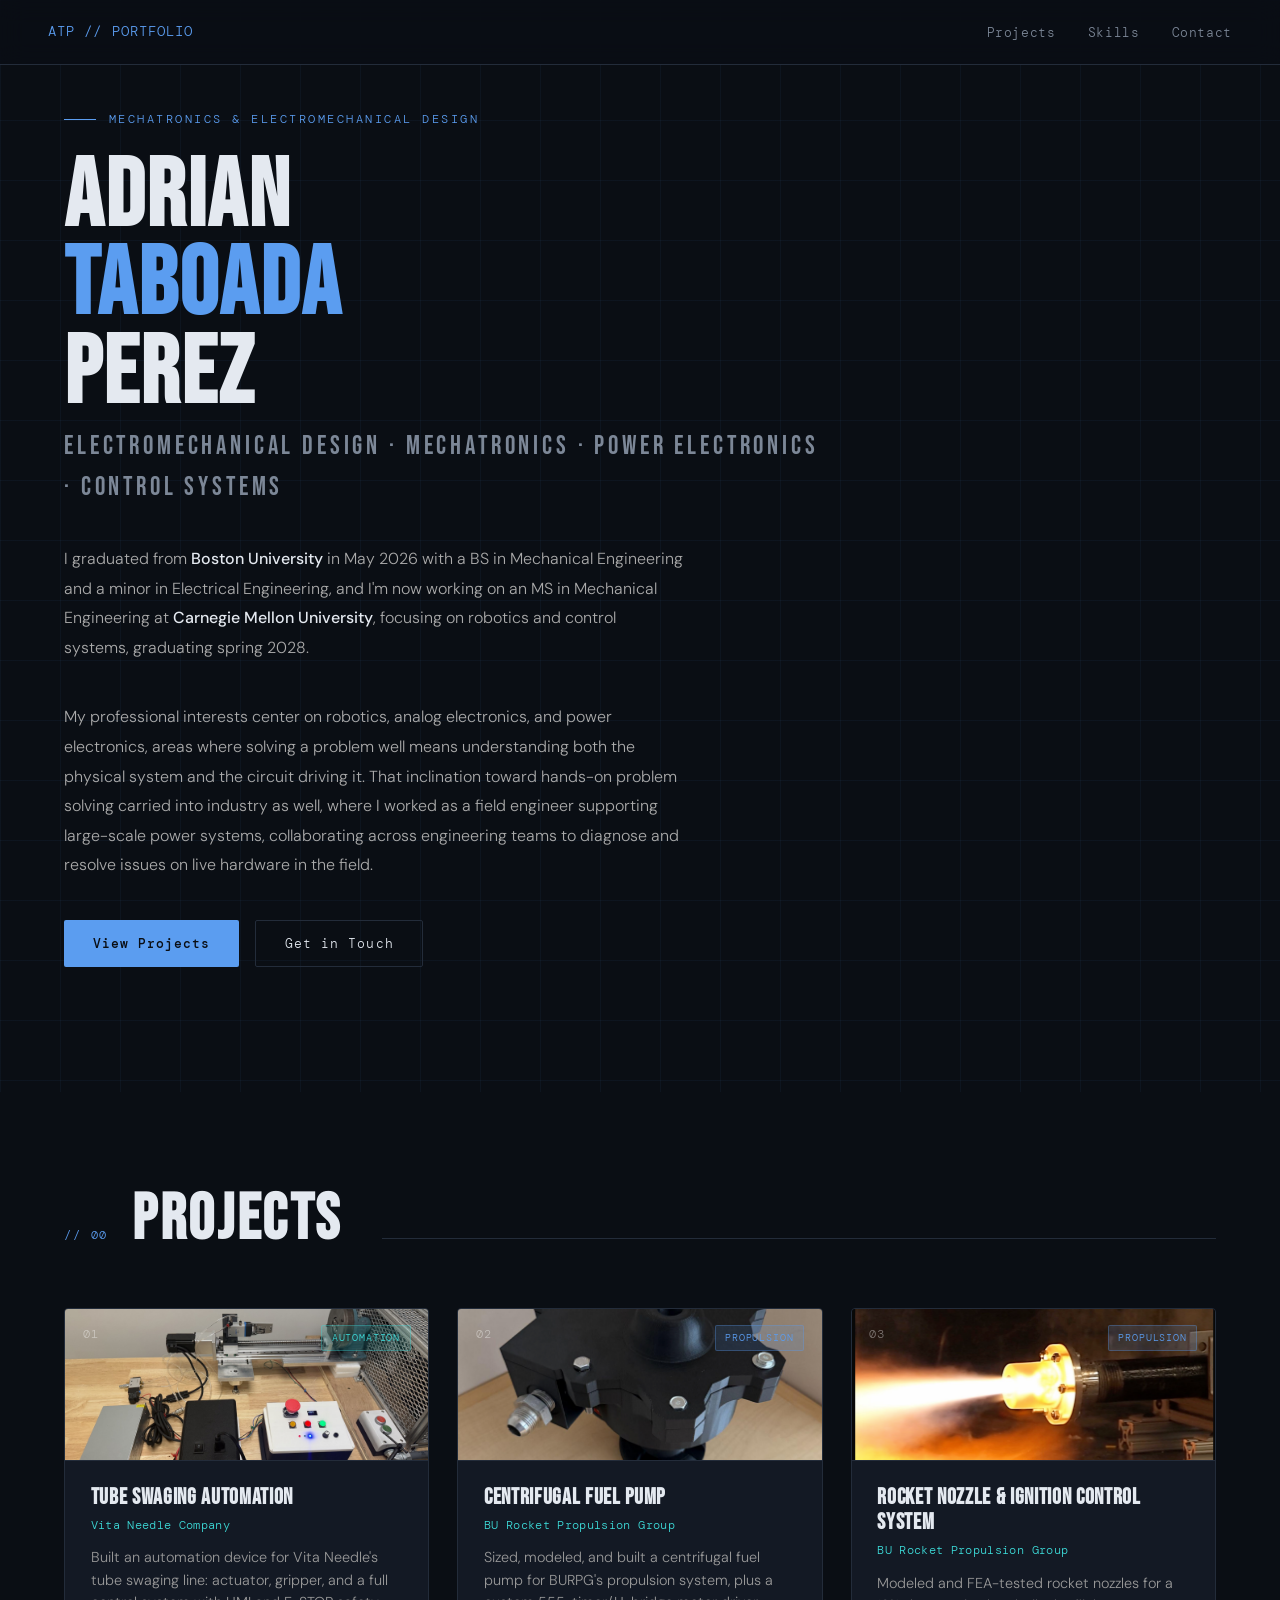
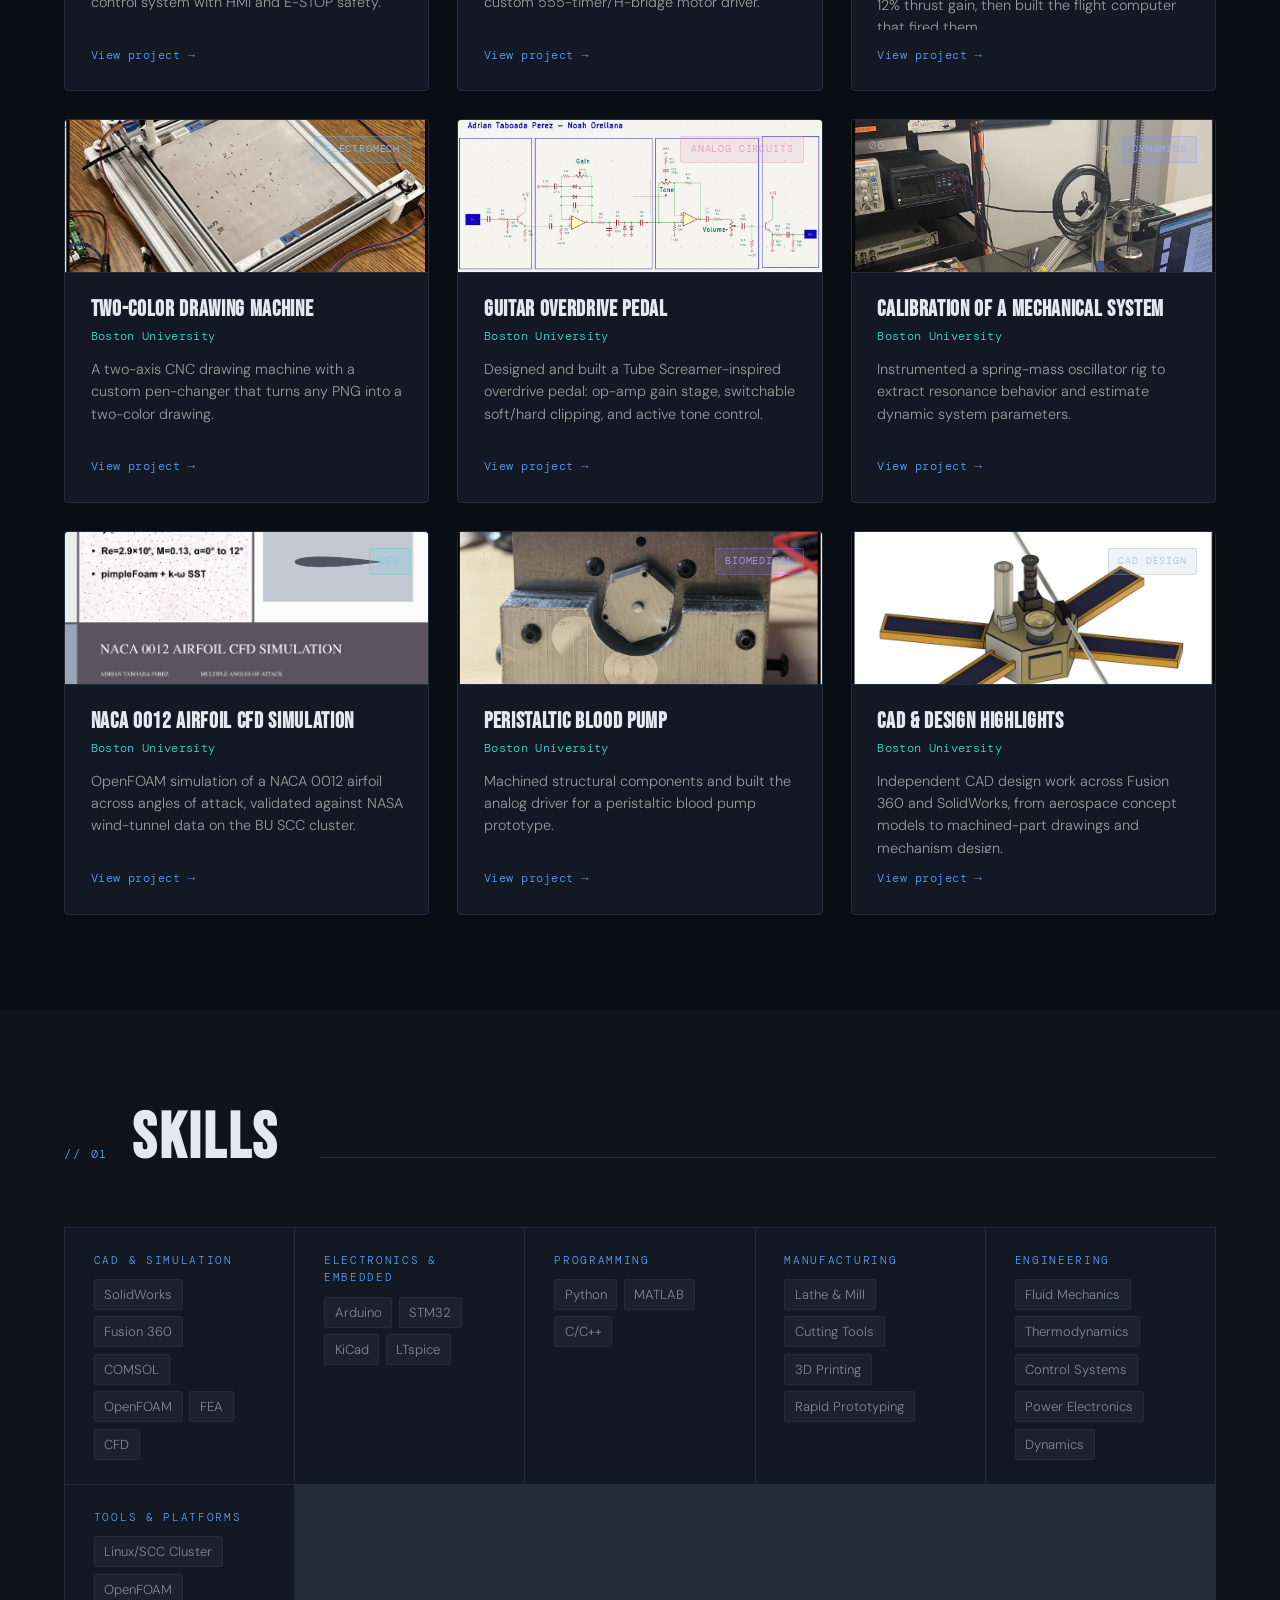
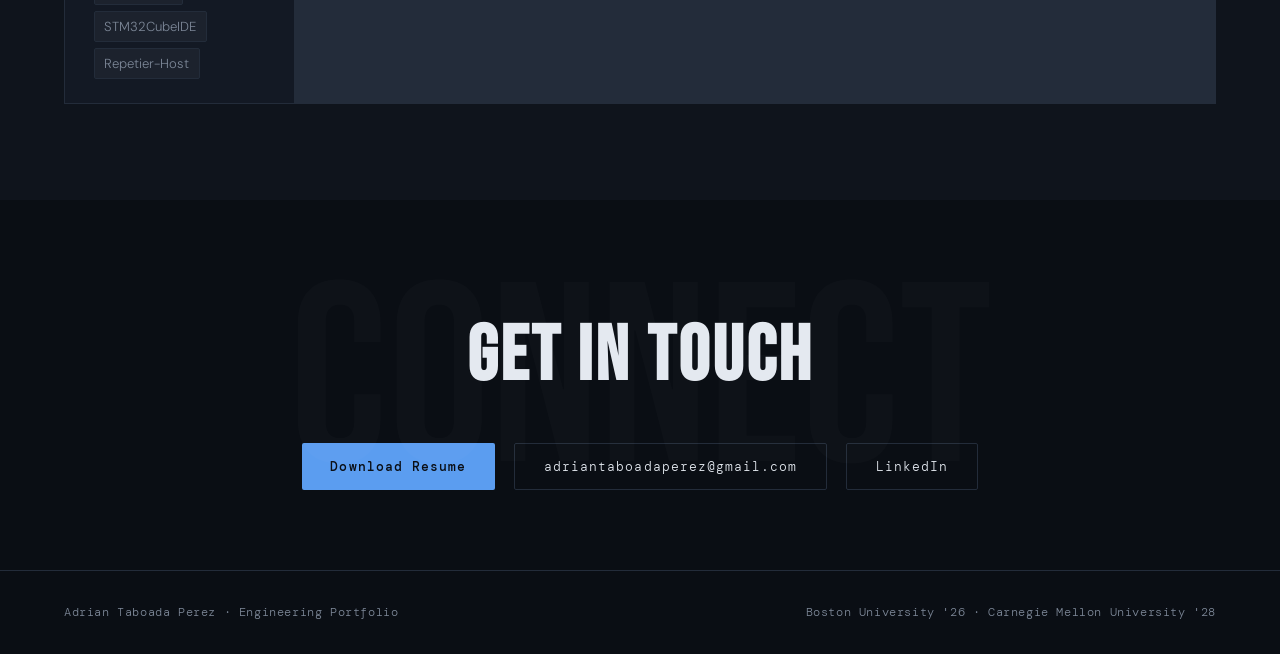
==== index.html @ 50f80bad "Add files via upload" ====
<!DOCTYPE html>
<html lang="en">
<head>
  <meta charset="UTF-8" />
  <meta name="viewport" content="width=device-width, initial-scale=1.0"/>
  <title>Adrian Taboada Perez · Engineering Portfolio</title>
  <link href="https://fonts.googleapis.com/css2?family=Bebas+Neue&family=DM+Sans:ital,wght@0,300;0,400;0,500;1,300&family=DM+Mono:wght@400;500&display=swap" rel="stylesheet"/>
  <link rel="stylesheet" href="style.css"/>
</head>
<body>
<!-- NAV -->
<nav>
  <span class="nav-logo">ATP // PORTFOLIO</span>
  <ul class="nav-links">
    <li><a href="#projects">Projects</a></li>
    <li><a href="#skills">Skills</a></li>
    <li><a href="#contact">Contact</a></li>
  </ul>
</nav>
<!-- HERO -->
<section class="hero" id="top">
  <div class="hero-grid-overlay"></div>
  <div class="hero-content">
    <div class="hero-eyebrow">Mechatronics &amp; Electromechanical Design</div>
    <h1 class="hero-name">ADRIAN<br><span class="accent">TABOADA</span><br>PEREZ</h1>
    <p class="hero-title">ELECTROMECHANICAL DESIGN · MECHATRONICS · POWER ELECTRONICS · CONTROL SYSTEMS</p>
    <p class="hero-bio">
      I graduated from <strong>Boston University</strong> in May 2026 with a BS in Mechanical Engineering and a
      minor in Electrical Engineering, and I'm now working on an MS in Mechanical Engineering at
      <strong>Carnegie Mellon University</strong>, focusing on robotics and control systems, graduating spring 2028.
    </p>
    <p class="hero-bio">
      My professional interests center on robotics, analog electronics, and power electronics, areas where solving
      a problem well means understanding both the physical system and the circuit driving it. That inclination
      toward hands-on problem solving carried into industry as well, where I worked as a field engineer supporting
      large-scale power systems, collaborating across engineering teams to diagnose and resolve issues on live
      hardware in the field.
    </p>
    <div class="hero-cta">
      <a href="#projects" class="btn btn-primary">View Projects</a>
      <a href="mailto:adriantaboadaperez@gmail.com" class="btn btn-outline">Get in Touch</a>
    </div>
  </div>
</section>
<!-- PROJECTS -->
<section id="projects">
  <div class="section-header">
    <span class="section-number">// 00</span>
    <h2 class="section-title">PROJECTS</h2>
    <div class="section-line"></div>
  </div>
  <div class="projects-grid">
    <!-- 1. Tube Swaging Automation -->
    <a class="project-card" href="project.html?id=1">
      <span class="project-num">01</span>
      <span class="project-tag tag-industry">Automation</span>
      <div class="project-visual">
        <img class="project-visual-img" src="images/swaging/hero.jpg" alt="Tube swaging automation prototype" loading="lazy">
      </div>
      <div class="project-body">
        <h3 class="project-title">TUBE SWAGING AUTOMATION</h3>
        <div class="project-org">Vita Needle Company</div>
        <p class="project-teaser">Built an automation device for Vita Needle's tube swaging line: actuator, gripper, and a full control system with HMI and E-STOP safety.</p>
        <span class="project-hint">View project →</span>
      </div>
    </a>
    <!-- 2. Centrifugal Fuel Pump -->
    <a class="project-card" href="project.html?id=2">
      <span class="project-num">02</span>
      <span class="project-tag tag-burpg">Propulsion</span>
      <div class="project-visual">
        <img class="project-visual-img" src="images/fuel-pump/device-angled.png" alt="Centrifugal fuel pump prototype" loading="lazy">
      </div>
      <div class="project-body">
        <h3 class="project-title">CENTRIFUGAL FUEL PUMP</h3>
        <div class="project-org">BU Rocket Propulsion Group</div>
        <p class="project-teaser">Sized, modeled, and built a centrifugal fuel pump for BURPG's propulsion system, plus a custom 555-timer/H-bridge motor driver.</p>
        <span class="project-hint">View project →</span>
      </div>
    </a>
    <!-- 3. Rocket Nozzle & Ignition -->
    <a class="project-card" href="project.html?id=3">
      <span class="project-num">03</span>
      <span class="project-tag tag-burpg">Propulsion</span>
      <div class="project-visual">
        <img class="project-visual-img" src="images/nozzle/firing-test.png" alt="Rocket nozzle firing test" loading="lazy">
      </div>
      <div class="project-body">
        <h3 class="project-title">ROCKET NOZZLE &amp; IGNITION CONTROL SYSTEM</h3>
        <div class="project-org">BU Rocket Propulsion Group</div>
        <p class="project-teaser">Modeled and FEA-tested rocket nozzles for a 12% thrust gain, then built the flight computer that fired them.</p>
        <span class="project-hint">View project →</span>
      </div>
    </a>
    <!-- 4. Two-Color Drawing Machine -->
    <a class="project-card" href="project.html?id=4">
      <span class="project-num">04</span>
      <span class="project-tag tag-embedded">Electromech</span>
      <div class="project-visual">
        <img class="project-visual-img" src="images/drawing-machine/device-1.png" alt="Two-color drawing machine" loading="lazy">
      </div>
      <div class="project-body">
        <h3 class="project-title">TWO-COLOR DRAWING MACHINE</h3>
        <div class="project-org">Boston University</div>
        <p class="project-teaser">A two-axis CNC drawing machine with a custom pen-changer that turns any PNG into a two-color drawing.</p>
        <span class="project-hint">View project →</span>
      </div>
    </a>
    <!-- 5. Guitar Overdrive Pedal -->
    <a class="project-card" href="project.html?id=5">
      <span class="project-num">05</span>
      <span class="project-tag tag-audio">Analog Circuits</span>
      <div class="project-visual">
        <img class="project-visual-img" src="images/guitar-pedal/schematic.png" alt="Guitar overdrive pedal circuit schematic" loading="lazy">
      </div>
      <div class="project-body">
        <h3 class="project-title">GUITAR OVERDRIVE PEDAL</h3>
        <div class="project-org">Boston University</div>
        <p class="project-teaser">Designed and built a Tube Screamer-inspired overdrive pedal: op-amp gain stage, switchable soft/hard clipping, and active tone control.</p>
        <span class="project-hint">View project →</span>
      </div>
    </a>
    <!-- 6. Calibration of a Mechanical System -->
    <a class="project-card" href="project.html?id=6">
      <span class="project-num">06</span>
      <span class="project-tag tag-dynamics">Dynamics</span>
      <div class="project-visual">
        <img class="project-visual-img" src="images/calibration/test-setup.png" alt="Calibration test setup" loading="lazy">
      </div>
      <div class="project-body">
        <h3 class="project-title">CALIBRATION OF A MECHANICAL SYSTEM</h3>
        <div class="project-org">Boston University</div>
        <p class="project-teaser">Instrumented a spring-mass oscillator rig to extract resonance behavior and estimate dynamic system parameters.</p>
        <span class="project-hint">View project →</span>
      </div>
    </a>
    <!-- 7. NACA 0012 Airfoil CFD Simulation -->
    <a class="project-card" href="project.html?id=7">
      <span class="project-num">07</span>
      <span class="project-tag tag-cfd">CFD</span>
      <div class="project-visual">
        <img class="project-visual-img" src="images/cfd-airfoil/title-slide.png" alt="NACA 0012 airfoil CFD simulation" loading="lazy">
      </div>
      <div class="project-body">
        <h3 class="project-title">NACA 0012 AIRFOIL CFD SIMULATION</h3>
        <div class="project-org">Boston University</div>
        <p class="project-teaser">OpenFOAM simulation of a NACA 0012 airfoil across angles of attack, validated against NASA wind-tunnel data on the BU SCC cluster.</p>
        <span class="project-hint">View project →</span>
      </div>
    </a>
    <!-- 8. Peristaltic Blood Pump -->
    <a class="project-card" href="project.html?id=8">
      <span class="project-num">08</span>
      <span class="project-tag tag-mech">Biomedical</span>
      <div class="project-visual">
        <img class="project-visual-img" src="images/peristaltic-pump/front-view.png" alt="Peristaltic blood pump" loading="lazy">
      </div>
      <div class="project-body">
        <h3 class="project-title">PERISTALTIC BLOOD PUMP</h3>
        <div class="project-org">Boston University</div>
        <p class="project-teaser">Machined structural components and built the analog driver for a peristaltic blood pump prototype.</p>
        <span class="project-hint">View project →</span>
      </div>
    </a>
    <!-- 9. CAD & Design Highlights -->
    <a class="project-card" href="project.html?id=9">
      <span class="project-num">09</span>
      <span class="project-tag tag-cad">CAD Design</span>
      <div class="project-visual">
        <img class="project-visual-img" src="images/cad-highlights/satellite.png" alt="Satellite concept CAD model" loading="lazy">
      </div>
      <div class="project-body">
        <h3 class="project-title">CAD &amp; DESIGN HIGHLIGHTS</h3>
        <div class="project-org">Boston University</div>
        <p class="project-teaser">Independent CAD design work across Fusion 360 and SolidWorks, from aerospace concept models to machined-part drawings and mechanism design.</p>
        <span class="project-hint">View project →</span>
      </div>
    </a>
  </div>
</section>
<!-- SKILLS -->
<section class="skills-section" id="skills">
  <div class="section-header">
    <span class="section-number">// 01</span>
    <h2 class="section-title">SKILLS</h2>
    <div class="section-line"></div>
  </div>
  <div class="skills-grid">
    <div class="skill-item">
      <div class="skill-category">CAD &amp; Simulation</div>
      <div class="skill-tags">
        <span class="skill-tag">SolidWorks</span>
        <span class="skill-tag">Fusion 360</span>
        <span class="skill-tag">COMSOL</span>
        <span class="skill-tag">OpenFOAM</span>
        <span class="skill-tag">FEA</span>
        <span class="skill-tag">CFD</span>
      </div>
    </div>
    <div class="skill-item">
      <div class="skill-category">Electronics &amp; Embedded</div>
      <div class="skill-tags">
        <span class="skill-tag">Arduino</span>
        <span class="skill-tag">STM32</span>
        <span class="skill-tag">KiCad</span>
        <span class="skill-tag">LTspice</span>
      </div>
    </div>
    <div class="skill-item">
      <div class="skill-category">Programming</div>
      <div class="skill-tags">
        <span class="skill-tag">Python</span>
        <span class="skill-tag">MATLAB</span>
        <span class="skill-tag">C/C++</span>
      </div>
    </div>
    <div class="skill-item">
      <div class="skill-category">Manufacturing</div>
      <div class="skill-tags">
        <span class="skill-tag">Lathe &amp; Mill</span>
        <span class="skill-tag">Cutting Tools</span>
        <span class="skill-tag">3D Printing</span>
        <span class="skill-tag">Rapid Prototyping</span>
      </div>
    </div>
    <div class="skill-item">
      <div class="skill-category">Engineering</div>
      <div class="skill-tags">
        <span class="skill-tag">Fluid Mechanics</span>
        <span class="skill-tag">Thermodynamics</span>
        <span class="skill-tag">Control Systems</span>
        <span class="skill-tag">Power Electronics</span>
        <span class="skill-tag">Dynamics</span>
      </div>
    </div>
    <div class="skill-item">
      <div class="skill-category">Tools &amp; Platforms</div>
      <div class="skill-tags">
        <span class="skill-tag">Linux/SCC Cluster</span>
        <span class="skill-tag">OpenFOAM</span>
        <span class="skill-tag">STM32CubeIDE</span>
        <span class="skill-tag">Repetier-Host</span>
      </div>
    </div>
  </div>
</section>
<!-- CONTACT -->
<section class="contact-section" id="contact">
  <h2 class="contact-heading">GET IN TOUCH</h2>
  <div class="contact-links">
    <a href="Adrian-Taboada-Perez-Resume.pdf" target="_blank" class="btn btn-primary">Download Resume</a>
    <a href="mailto:adriantaboadaperez@gmail.com" class="btn btn-outline">adriantaboadaperez@gmail.com</a>
    <a href="https://linkedin.com/in/adriantaboadaperez" target="_blank" class="btn btn-outline">LinkedIn</a>
  </div>
</section>
<!-- FOOTER -->
<footer>
  <span>Adrian Taboada Perez · Engineering Portfolio</span>
  <span>Boston University '26 · Carnegie Mellon University '28</span>
</footer>
</body>
</html>
---- style.css ----
*, *::before, *::after { box-sizing: border-box; margin: 0; padding: 0; }
:root {
  --bg: #0a0e14;
  --surface: #0f141c;
  --card: #131924;
  --border: #232c3a;
  --accent: #5b9df0;
  --accent2: #3ddbd9;
  --text: #e4e9f0;
  --muted: #7c8797;
  --font-display: 'Bebas Neue', sans-serif;
  --font-body: 'DM Sans', sans-serif;
  --font-mono: 'DM Mono', monospace;
}
html { scroll-behavior: smooth; }
body {
  background: var(--bg);
  color: var(--text);
  font-family: var(--font-body);
  font-weight: 300;
  line-height: 1.6;
  overflow-x: hidden;
}
/* ─── NAV ─────────────────────────────────────────── */
nav {
  position: fixed; top: 0; left: 0; right: 0; z-index: 100;
  display: flex; align-items: center; justify-content: space-between;
  padding: 1.2rem 3rem;
  background: rgba(10,14,20,0.85);
  backdrop-filter: blur(12px);
  border-bottom: 1px solid var(--border);
}
.nav-logo {
  font-family: var(--font-mono);
  font-size: 0.85rem;
  color: var(--accent);
  letter-spacing: 0.08em;
  text-decoration: none;
}
.nav-links { display: flex; gap: 2rem; list-style: none; }
.nav-links a {
  font-family: var(--font-mono);
  font-size: 0.8rem;
  color: var(--muted);
  text-decoration: none;
  letter-spacing: 0.05em;
  transition: color 0.2s;
}
.nav-links a:hover { color: var(--text); }
/* ─── HERO ────────────────────────────────────────── */
.hero {
  min-height: 92vh;
  display: flex;
  align-items: center;
  padding: 110px 4rem 5rem;
  position: relative;
  overflow: hidden;
}
.hero-grid-overlay {
  position: absolute; inset: 0;
  background-image:
    linear-gradient(rgba(91,157,240,0.05) 1px, transparent 1px),
    linear-gradient(90deg, rgba(91,157,240,0.05) 1px, transparent 1px);
  background-size: 60px 60px;
  pointer-events: none;
}
.hero-content {
  max-width: 760px;
  position: relative;
}
.hero-eyebrow {
  font-family: var(--font-mono);
  font-size: 0.78rem;
  color: var(--accent);
  letter-spacing: 0.2em;
  text-transform: uppercase;
  margin-bottom: 1.5rem;
  display: flex;
  align-items: center;
  gap: 0.8rem;
}
.hero-eyebrow::before {
  content: '';
  display: inline-block;
  width: 2rem;
  height: 1px;
  background: var(--accent);
}
.hero-name {
  font-family: var(--font-display);
  font-size: clamp(3.4rem, 7.5vw, 6.4rem);
  line-height: 0.92;
  letter-spacing: 0.02em;
  color: var(--text);
  margin-bottom: 0.5rem;
}
.hero-name .accent { color: var(--accent); }
.hero-title {
  font-family: var(--font-display);
  font-size: clamp(1.1rem, 2.2vw, 1.6rem);
  color: var(--muted);
  letter-spacing: 0.15em;
  margin-bottom: 2.2rem;
}
.hero-bio {
  font-size: 1rem;
  color: #aaa;
  max-width: 620px;
  line-height: 1.85;
  margin-bottom: 2.5rem;
}
.hero-bio strong { color: var(--text); font-weight: 500; }
.hero-cta {
  display: flex;
  gap: 1rem;
  flex-wrap: wrap;
  margin-bottom: 2.8rem;
}
.btn {
  display: inline-flex;
  align-items: center;
  gap: 0.5rem;
  padding: 0.75rem 1.8rem;
  font-family: var(--font-mono);
  font-size: 0.82rem;
  letter-spacing: 0.08em;
  text-decoration: none;
  border-radius: 2px;
  transition: all 0.2s;
  cursor: pointer;
  border: none;
}
.btn-primary {
  background: var(--accent);
  color: #0a0e14;
  font-weight: 500;
}
.btn-primary:hover { background: #82b8f5; transform: translateY(-2px); }
.btn-outline {
  background: transparent;
  color: var(--text);
  border: 1px solid var(--border);
}
.btn-outline:hover { border-color: var(--text); transform: translateY(-2px); }
/* ─── SECTION SHARED ──────────────────────────────── */
section { padding: 6rem 4rem; }
.section-header {
  display: flex;
  align-items: baseline;
  gap: 1.5rem;
  margin-bottom: 3.5rem;
}
.section-number {
  font-family: var(--font-mono);
  font-size: 0.78rem;
  color: var(--accent);
  letter-spacing: 0.15em;
}
.section-title {
  font-family: var(--font-display);
  font-size: clamp(2.5rem, 5vw, 4rem);
  letter-spacing: 0.04em;
  line-height: 1;
}
.section-line {
  flex: 1;
  height: 1px;
  background: var(--border);
  margin-left: 1rem;
}
/* ─── SKILLS ──────────────────────────────────────── */
.skills-section { background: var(--surface); }
.skills-grid {
  display: grid;
  grid-template-columns: repeat(auto-fit, minmax(200px, 1fr));
  gap: 1px;
  background: var(--border);
  border: 1px solid var(--border);
}
.skill-item {
  background: var(--card);
  padding: 1.5rem 1.8rem;
  transition: background 0.2s;
}
.skill-item:hover { background: #1a212c; }
.skill-category {
  font-family: var(--font-mono);
  font-size: 0.7rem;
  color: var(--accent);
  letter-spacing: 0.15em;
  text-transform: uppercase;
  margin-bottom: 0.6rem;
}
.skill-tags { display: flex; flex-wrap: wrap; gap: 0.4rem; }
.skill-tag {
  font-size: 0.82rem;
  color: var(--muted);
  background: rgba(255,255,255,0.04);
  padding: 0.25rem 0.6rem;
  border-radius: 2px;
  border: 1px solid var(--border);
}
/* ─── PROJECTS GRID (uniform cards) ──────────────────── */
.projects-grid {
  display: grid;
  grid-template-columns: repeat(1, 1fr);
  gap: 1.75rem;
}
@media (min-width: 700px) {
  .projects-grid { grid-template-columns: repeat(2, 1fr); }
}
@media (min-width: 1000px) {
  .projects-grid { grid-template-columns: repeat(3, 1fr); }
}
.project-card {
  background: var(--card);
  border: 1px solid var(--border);
  border-radius: 4px;
  overflow: hidden;
  position: relative;
  display: flex;
  flex-direction: column;
  aspect-ratio: 1 / 1.05;
  text-decoration: none;
  color: inherit;
  cursor: pointer;
  transition: transform 0.3s, border-color 0.3s;
  animation: fadeUp 0.5s ease both;
}
.project-card:hover {
  transform: translateY(-4px);
  border-color: #3a4a5c;
}
.project-num {
  position: absolute;
  top: 1rem; left: 1.1rem;
  font-family: var(--font-mono);
  font-size: 0.75rem;
  color: rgba(255,255,255,0.4);
  letter-spacing: 0.1em;
  z-index: 2;
}
.project-tag {
  position: absolute;
  top: 1rem; right: 1.1rem;
  font-family: var(--font-mono);
  font-size: 0.65rem;
  letter-spacing: 0.08em;
  padding: 0.25rem 0.6rem;
  border-radius: 2px;
  text-transform: uppercase;
  z-index: 2;
}
.tag-burpg { background: rgba(91,157,240,0.15); color: var(--accent); border: 1px solid rgba(91,157,240,0.3); }
.tag-industry { background: rgba(61,219,217,0.15); color: var(--accent2); border: 1px solid rgba(61,219,217,0.3); }
.tag-embedded { background: rgba(110,180,230,0.15); color: #8ec4ee; border: 1px solid rgba(110,180,230,0.3); }
.tag-cfd { background: rgba(80,200,225,0.15); color: #6fd0e8; border: 1px solid rgba(80,200,225,0.3); }
.tag-mech { background: rgba(140,130,240,0.15); color: #a9a0f2; border: 1px solid rgba(140,130,240,0.3); }
.tag-dynamics { background: rgba(120,145,255,0.15); color: #9bb0ff; border: 1px solid rgba(120,145,255,0.3); }
.tag-audio { background: rgba(224,140,180,0.15); color: #e896be; border: 1px solid rgba(224,140,180,0.3); }
.tag-cad { background: rgba(150,175,200,0.15); color: #a9c4de; border: 1px solid rgba(150,175,200,0.3); }
.project-visual {
  flex: 0 0 40%;
  position: relative;
  overflow: hidden;
  border-bottom: 1px solid var(--border);
  background: #0d1219;
}
.project-visual-img {
  width: 100%;
  height: 100%;
  object-fit: cover;
  display: block;
  transition: transform 0.4s ease;
}
.project-card:hover .project-visual-img { transform: scale(1.05); }
.project-body {
  flex: 1;
  padding: 1.5rem 1.6rem 1.6rem;
  display: flex;
  flex-direction: column;
  min-height: 0;
}
.project-title {
  font-family: var(--font-display);
  font-size: 1.4rem;
  letter-spacing: 0.03em;
  line-height: 1.12;
  margin-bottom: 0.4rem;
}
.project-org {
  font-family: var(--font-mono);
  font-size: 0.72rem;
  color: var(--accent2);
  letter-spacing: 0.03em;
  margin-bottom: 0.7rem;
}
.project-teaser {
  font-size: 0.9rem;
  color: #999;
  line-height: 1.55;
  display: -webkit-box;
  -webkit-line-clamp: 4;
  -webkit-box-orient: vertical;
  overflow: hidden;
  margin-bottom: auto;
}
.project-hint {
  display: inline-flex;
  align-items: center;
  gap: 0.35rem;
  margin-top: 1rem;
  font-family: var(--font-mono);
  font-size: 0.75rem;
  color: var(--accent);
  letter-spacing: 0.04em;
  transition: gap 0.2s;
}
.project-card:hover .project-hint { gap: 0.6rem; }
.pill {
  font-family: var(--font-mono);
  font-size: 0.7rem;
  color: var(--muted);
  background: rgba(255,255,255,0.04);
  border: 1px solid var(--border);
  padding: 0.2rem 0.55rem;
  border-radius: 20px;
}
/* ─── PROJECT DETAIL PAGE ─────────────────────────────── */
.project-page {
  padding: 130px 4rem 5rem;
  max-width: 820px;
  margin: 0 auto;
}
.pp-top {
  display: flex;
  align-items: center;
  gap: 0.8rem;
  margin-bottom: 1.4rem;
}
.pp-tag {
  font-family: var(--font-mono);
  font-size: 0.68rem;
  letter-spacing: 0.08em;
  padding: 0.25rem 0.6rem;
  border-radius: 2px;
  text-transform: uppercase;
}
.pp-index {
  font-family: var(--font-mono);
  font-size: 0.75rem;
  color: var(--muted);
  letter-spacing: 0.1em;
}
.pp-title {
  font-family: var(--font-display);
  font-size: clamp(2.2rem, 5vw, 3.4rem);
  letter-spacing: 0.03em;
  line-height: 1.05;
  margin-bottom: 0.6rem;
}
.pp-org {
  font-family: var(--font-mono);
  font-size: 0.85rem;
  color: var(--accent2);
  margin-bottom: 2rem;
}
.pp-gallery {
  display: grid;
  grid-template-columns: repeat(auto-fit, minmax(260px, 1fr));
  gap: 1rem;
  margin-bottom: 2.5rem;
}
.pp-gallery figure {
  background: var(--card);
  border: 1px solid var(--border);
  border-radius: 4px;
  overflow: hidden;
}
.pp-gallery a { display: block; }
.pp-gallery img {
  width: 100%;
  height: 220px;
  object-fit: cover;
  display: block;
  transition: transform 0.35s ease;
  background: #0d1219;
}
.pp-gallery a:hover img { transform: scale(1.04); }
.pp-caption {
  font-family: var(--font-mono);
  font-size: 0.72rem;
  color: var(--muted);
  padding: 0.6rem 0.8rem;
  border-top: 1px solid var(--border);
  line-height: 1.4;
}
.pp-body p {
  font-size: 1rem;
  color: #aaa;
  line-height: 1.9;
  margin-bottom: 1.3rem;
}
.pp-pills {
  display: flex;
  flex-wrap: wrap;
  gap: 0.5rem;
  margin: 1.5rem 0 2rem;
}
.pp-link {
  display: inline-flex;
  align-items: center;
  gap: 0.5rem;
  font-family: var(--font-mono);
  font-size: 0.85rem;
  color: var(--accent);
  text-decoration: none;
  border-bottom: 1px solid rgba(91,157,240,0.4);
  padding-bottom: 2px;
  margin-bottom: 2.5rem;
}
.pp-link:hover { border-color: var(--accent); }
.pp-nav {
  display: flex;
  justify-content: space-between;
  align-items: center;
  gap: 1rem;
  flex-wrap: wrap;
  padding-top: 2.5rem;
  border-top: 1px solid var(--border);
}
/* ─── CONTACT ─────────────────────────────────────── */
.contact-section {
  text-align: center;
  padding: 6rem 4rem 5rem;
  position: relative;
  overflow: hidden;
}
.contact-section::before {
  content: 'CONNECT';
  position: absolute;
  top: 50%; left: 50%;
  transform: translate(-50%, -50%);
  font-family: var(--font-display);
  font-size: 20vw;
  color: rgba(255,255,255,0.02);
  pointer-events: none;
  white-space: nowrap;
}
.contact-eyebrow {
  font-family: var(--font-mono);
  font-size: 0.78rem;
  color: var(--accent);
  letter-spacing: 0.2em;
  text-transform: uppercase;
  margin-bottom: 1rem;
}
.contact-heading {
  font-family: var(--font-display);
  font-size: clamp(2.5rem, 6vw, 5rem);
  margin-bottom: 1.5rem;
  letter-spacing: 0.04em;
}
.contact-sub {
  color: var(--muted);
  max-width: 400px;
  margin: 0 auto 2.5rem;
  font-size: 0.95rem;
}
.contact-links {
  display: flex;
  justify-content: center;
  gap: 1.2rem;
  flex-wrap: wrap;
}
/* ─── FOOTER ──────────────────────────────────────── */
footer {
  padding: 2rem 4rem;
  border-top: 1px solid var(--border);
  display: flex;
  justify-content: space-between;
  align-items: center;
}
footer span {
  font-family: var(--font-mono);
  font-size: 0.75rem;
  color: var(--muted);
  letter-spacing: 0.05em;
}
/* ─── ANIMATIONS ──────────────────────────────────── */
@keyframes fadeUp {
  from { opacity: 0; transform: translateY(20px); }
  to   { opacity: 1; transform: translateY(0); }
}
.hero-content > * {
  animation: fadeUp 0.7s ease both;
}
.hero-content > *:nth-child(1) { animation-delay: 0.1s; }
.hero-content > *:nth-child(2) { animation-delay: 0.2s; }
.hero-content > *:nth-child(3) { animation-delay: 0.3s; }
.hero-content > *:nth-child(4) { animation-delay: 0.4s; }
.hero-content > *:nth-child(5) { animation-delay: 0.5s; }
.hero-content > *:nth-child(6) { animation-delay: 0.6s; }
/* ─── RESPONSIVE ──────────────────────────────────── */
@media (max-width: 900px) {
  nav { padding: 1rem 1.5rem; }
  .nav-links { display: none; }
  .hero { padding: 100px 1.5rem 3rem; }
  section { padding: 4rem 1.5rem; }
  .project-page { padding: 100px 1.5rem 3rem; }
  footer { flex-direction: column; gap: 0.5rem; text-align: center; }
}
@media (max-width: 480px) {
  .projects-grid { grid-template-columns: 1fr; }
  .project-card { aspect-ratio: auto; }
}
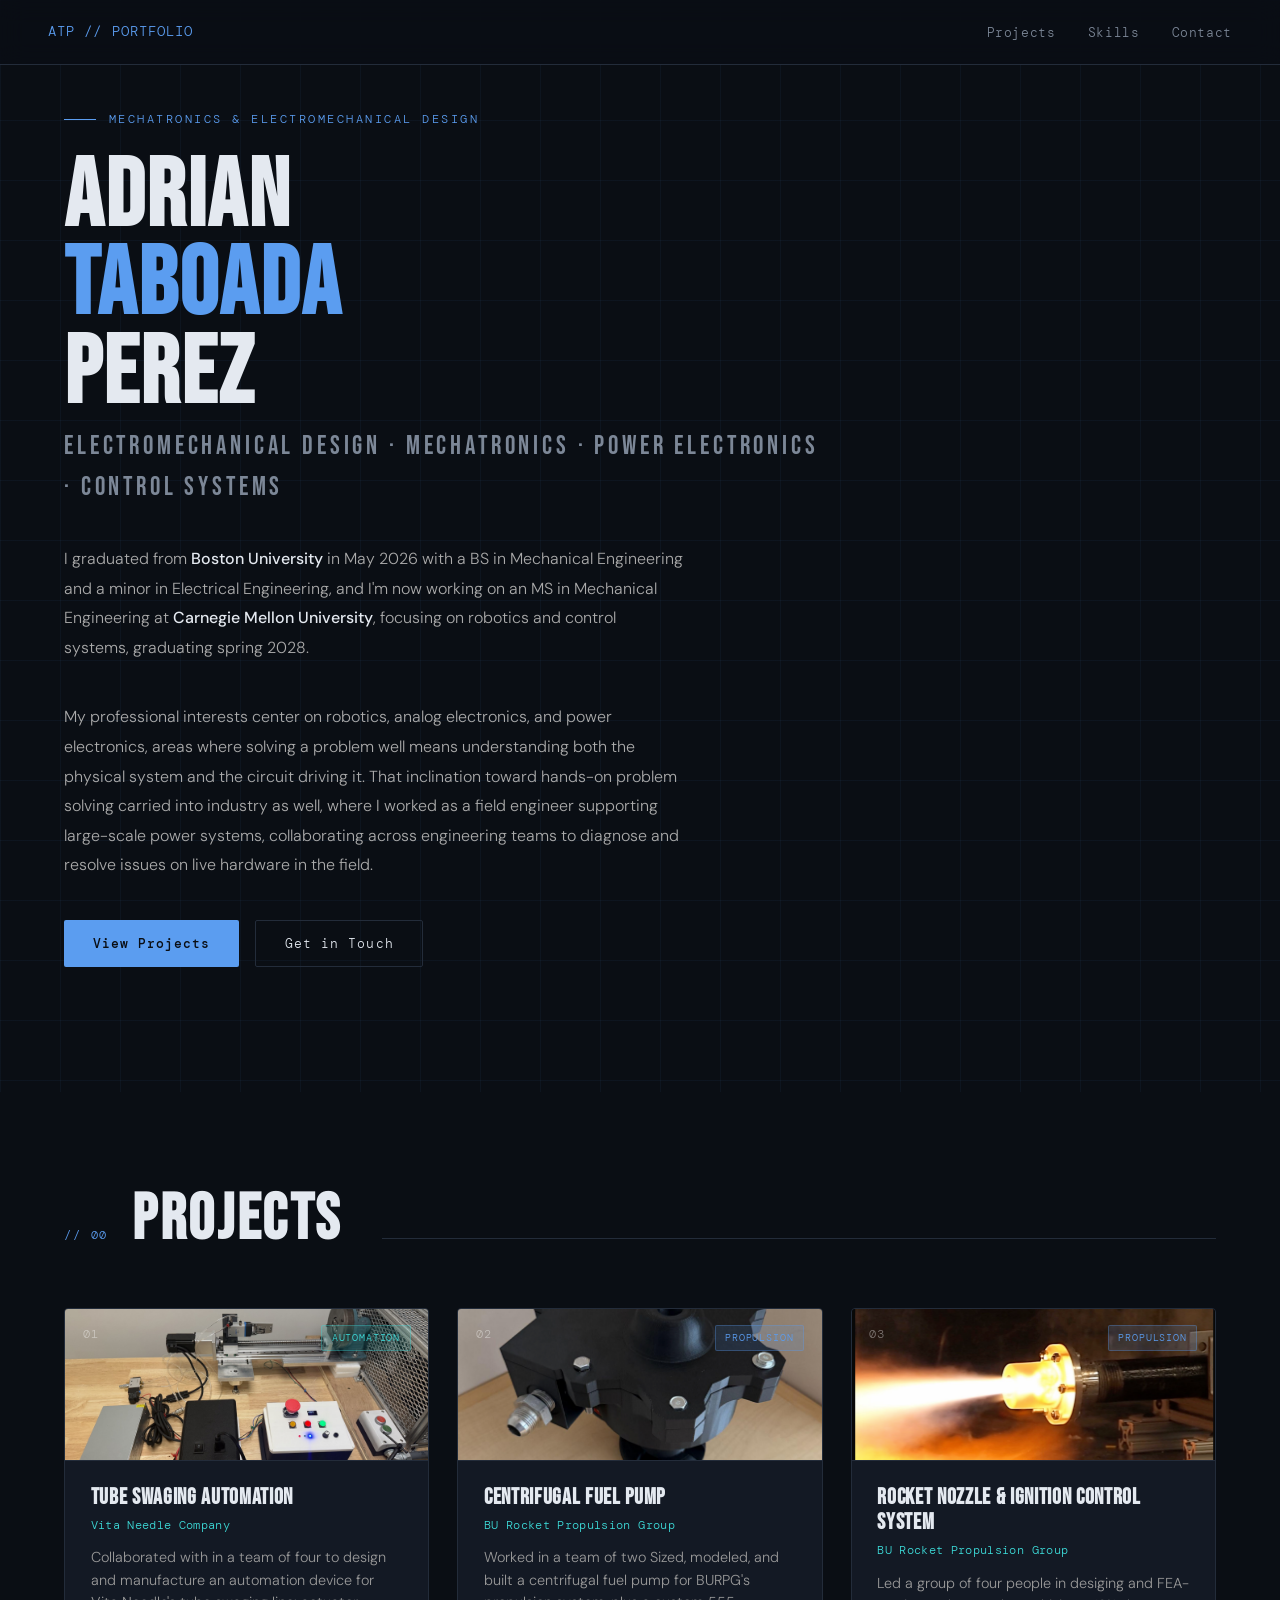
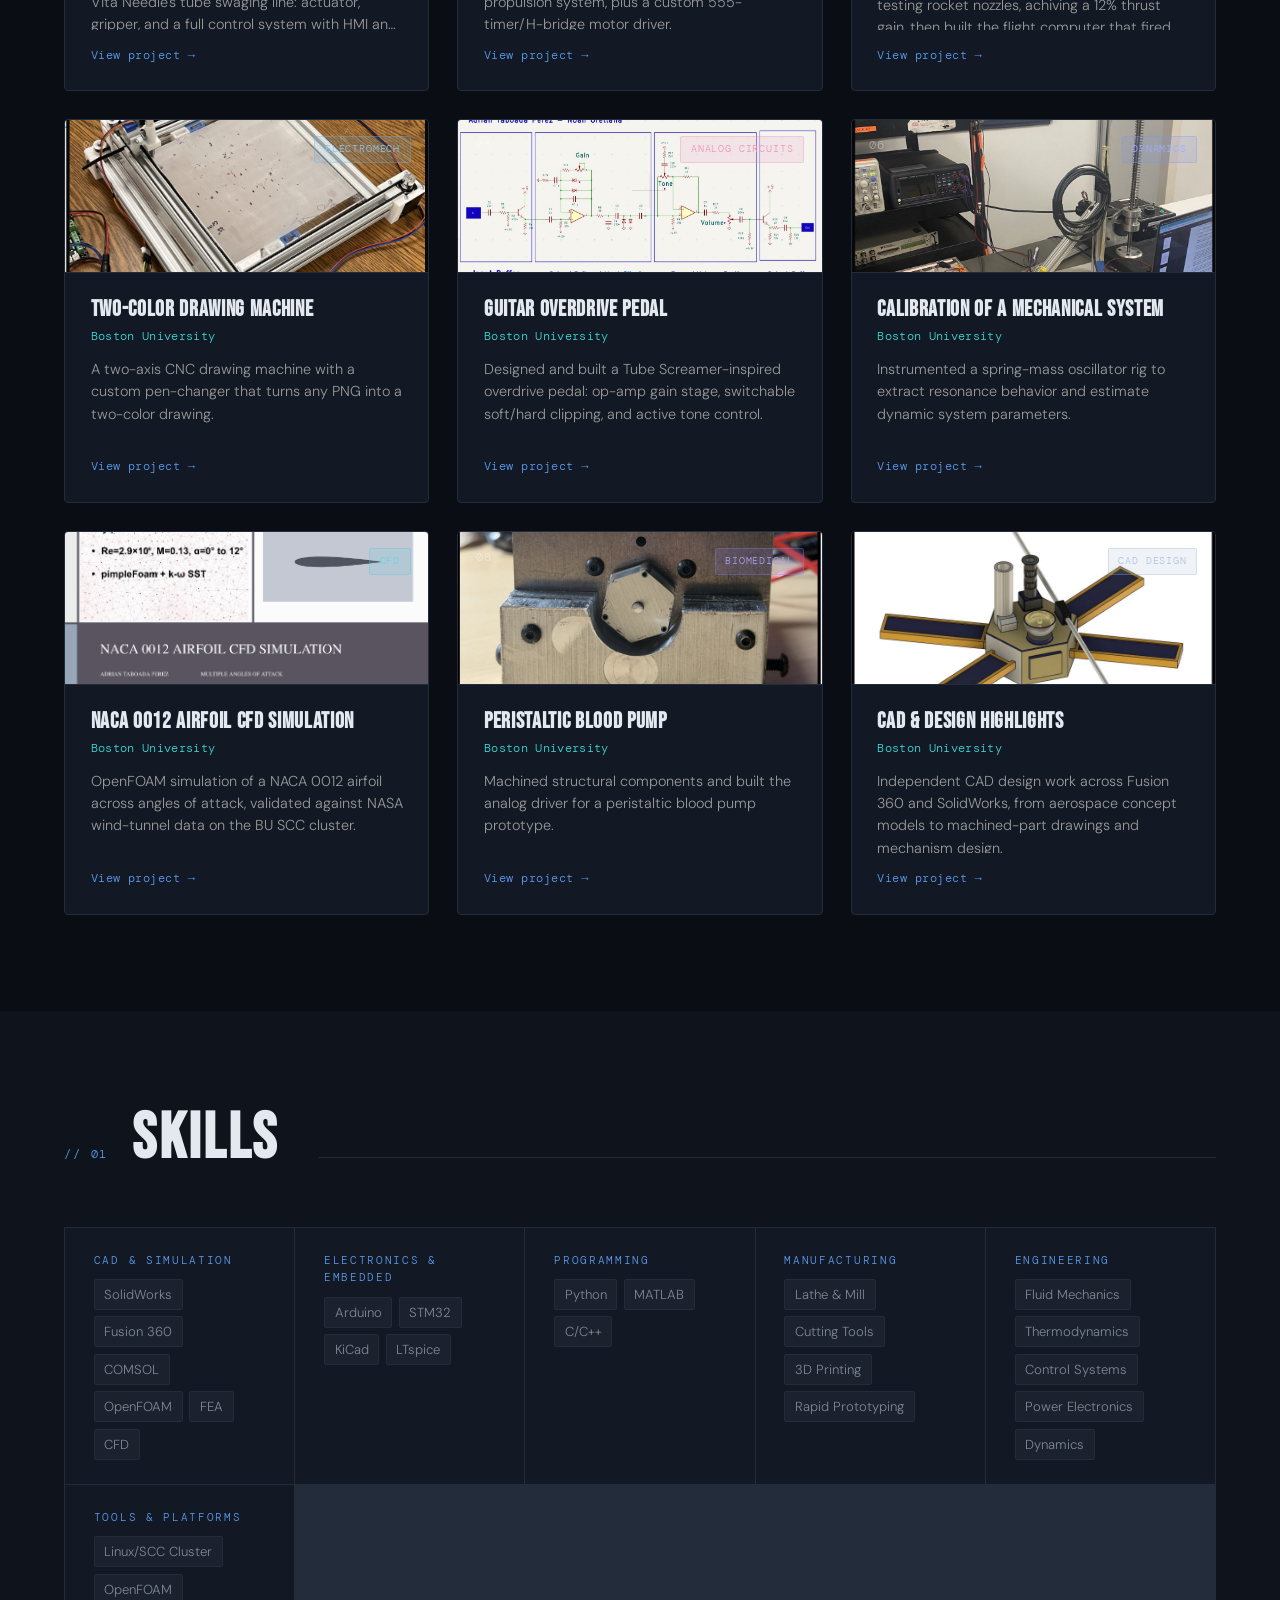
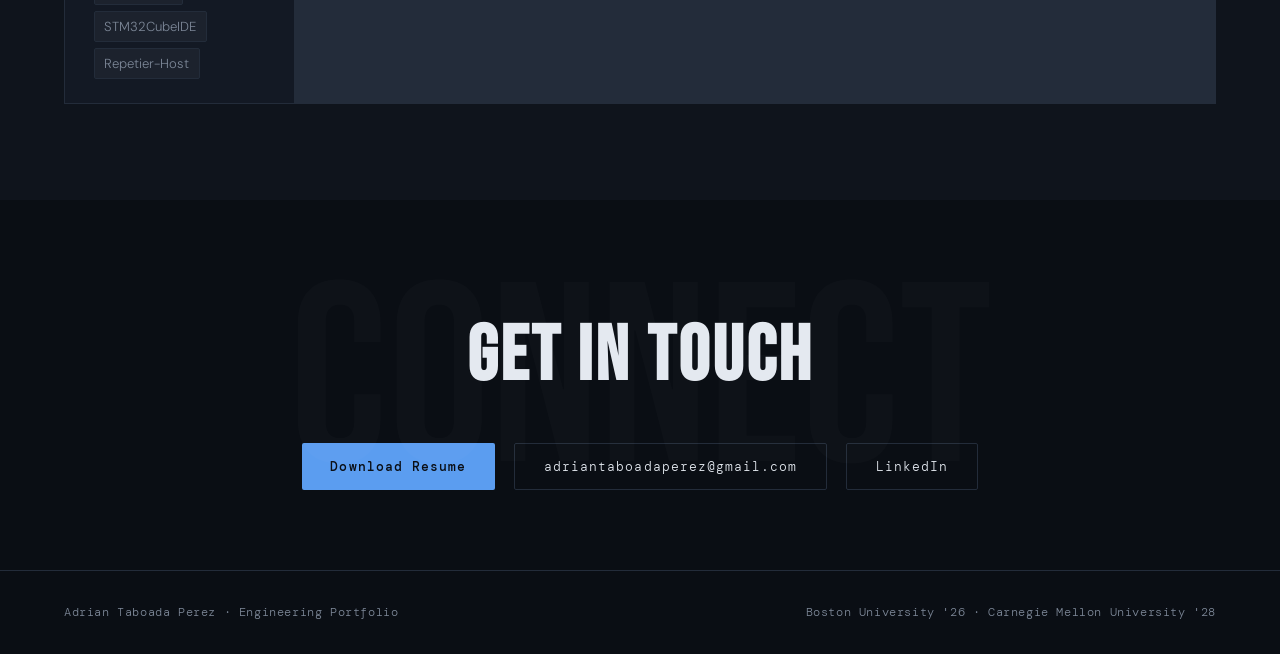
==== commit 76516ecf: "Update index.html" ====
--- a/index.html
+++ b/index.html
@@ -60,7 +60,7 @@
       <div class="project-body">
         <h3 class="project-title">TUBE SWAGING AUTOMATION</h3>
         <div class="project-org">Vita Needle Company</div>
-        <p class="project-teaser">Built an automation device for Vita Needle's tube swaging line: actuator, gripper, and a full control system with HMI and E-STOP safety.</p>
+        <p class="project-teaser">Collaborated with in a team of four to design and manufacture an automation device for Vita Needle's tube swaging line: actuator, gripper, and a full control system with HMI and E-STOP safety.</p>
         <span class="project-hint">View project →</span>
       </div>
     </a>
@@ -74,7 +74,7 @@
       <div class="project-body">
         <h3 class="project-title">CENTRIFUGAL FUEL PUMP</h3>
         <div class="project-org">BU Rocket Propulsion Group</div>
-        <p class="project-teaser">Sized, modeled, and built a centrifugal fuel pump for BURPG's propulsion system, plus a custom 555-timer/H-bridge motor driver.</p>
+        <p class="project-teaser">Worked in a team of two Sized, modeled, and built a centrifugal fuel pump for BURPG's propulsion system, plus a custom 555-timer/H-bridge motor driver.</p>
         <span class="project-hint">View project →</span>
       </div>
     </a>
@@ -88,7 +88,7 @@
       <div class="project-body">
         <h3 class="project-title">ROCKET NOZZLE &amp; IGNITION CONTROL SYSTEM</h3>
         <div class="project-org">BU Rocket Propulsion Group</div>
-        <p class="project-teaser">Modeled and FEA-tested rocket nozzles for a 12% thrust gain, then built the flight computer that fired them.</p>
+        <p class="project-teaser">Led a group of four people in desiging and FEA-testing rocket nozzles, achiving a 12% thrust gain, then built the flight computer that fired them.</p>
         <span class="project-hint">View project →</span>
       </div>
     </a>
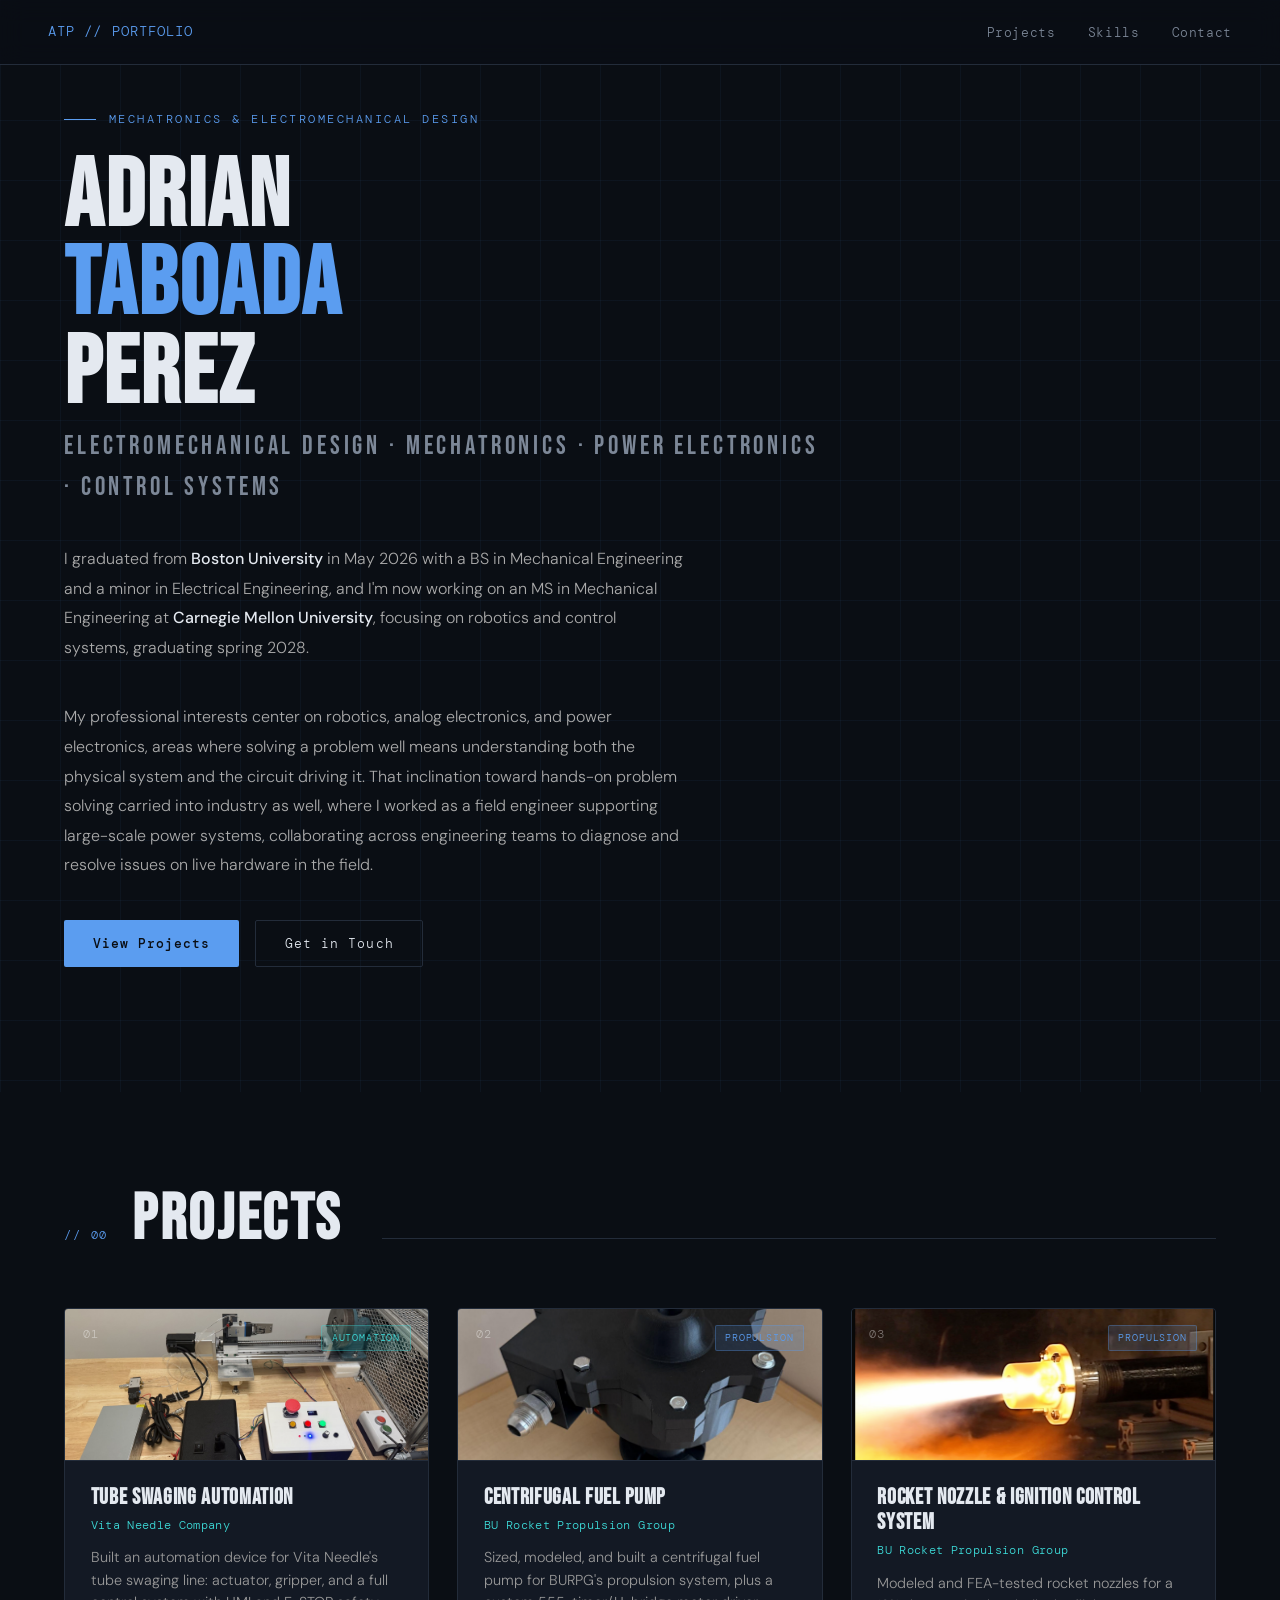
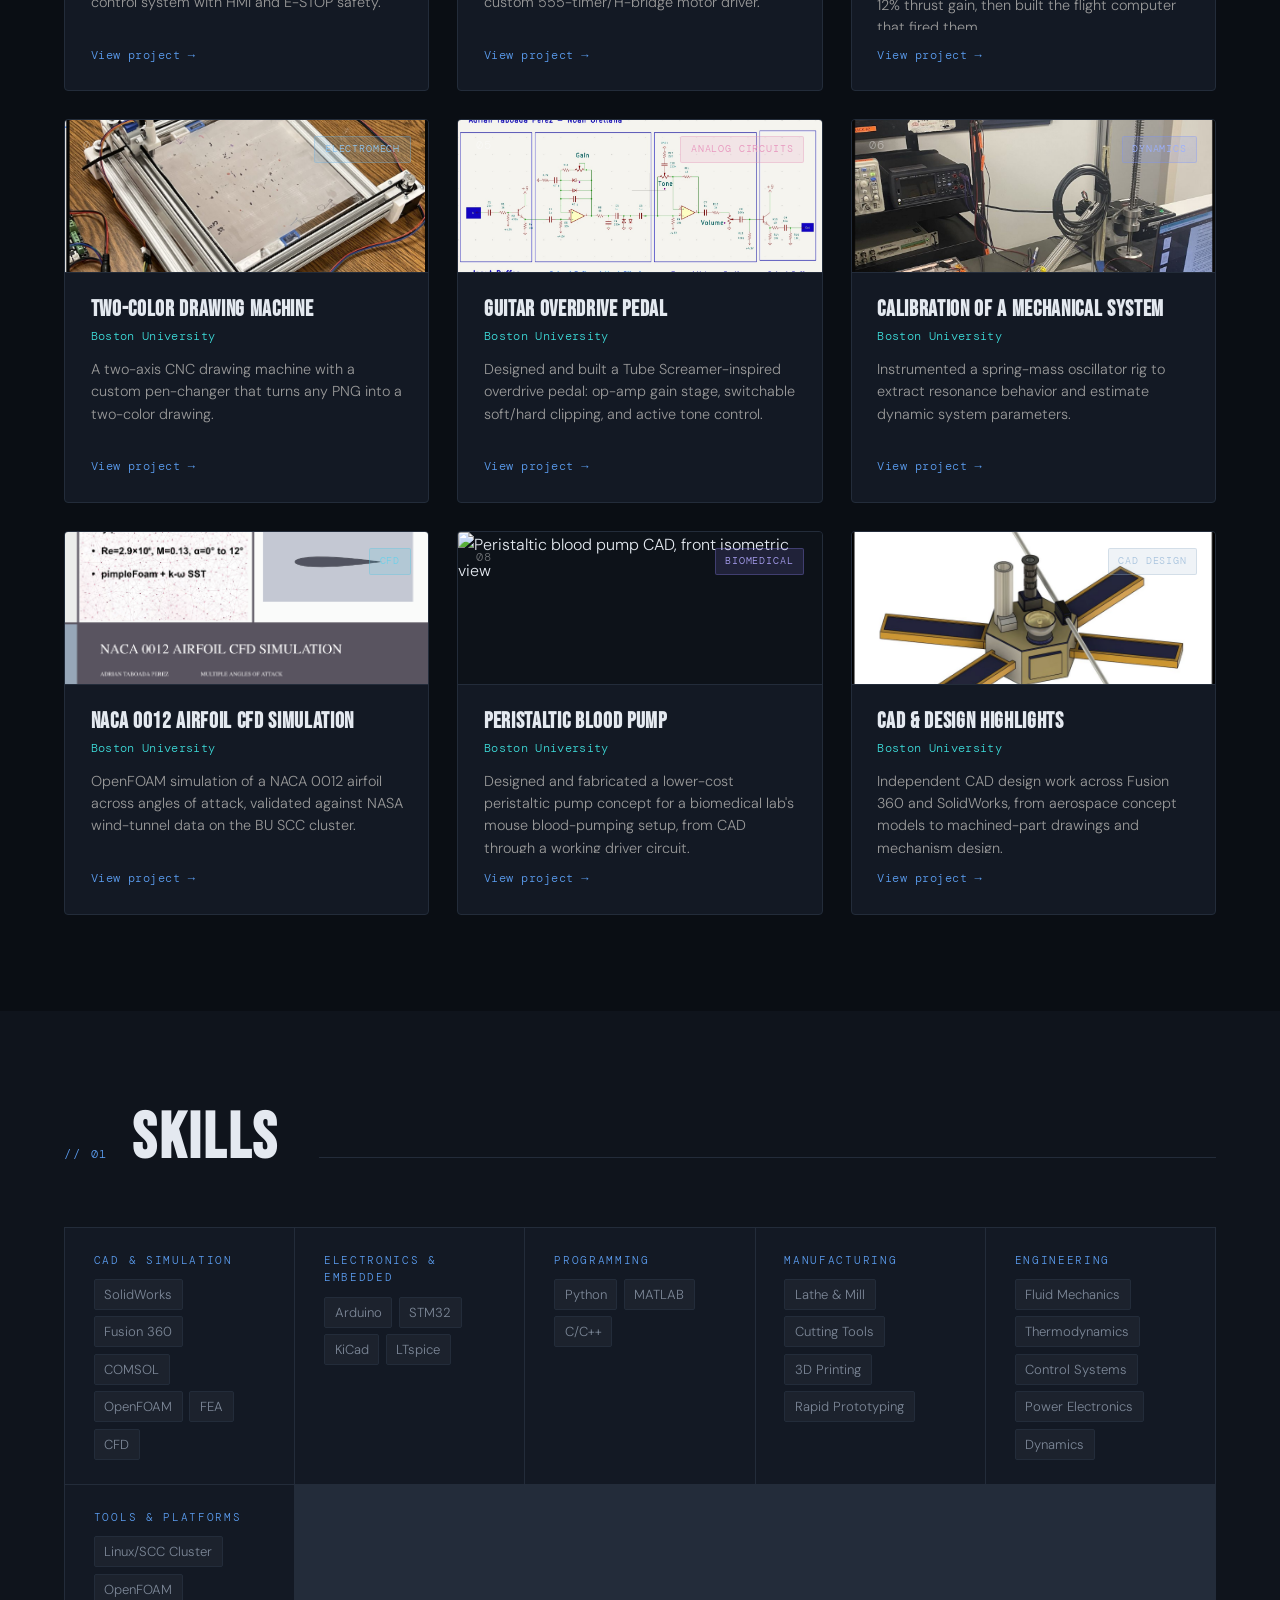
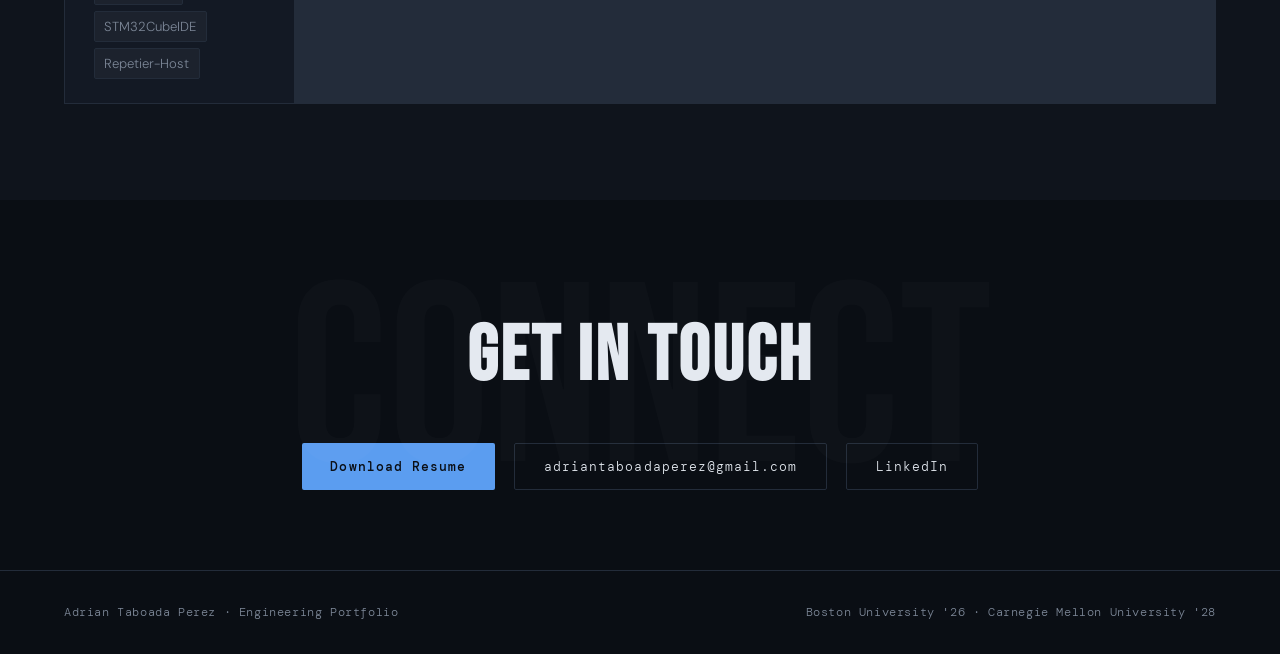
==== commit 5990a499: "Add files via upload" ====
--- a/index.html
+++ b/index.html
@@ -60,7 +60,7 @@
       <div class="project-body">
         <h3 class="project-title">TUBE SWAGING AUTOMATION</h3>
         <div class="project-org">Vita Needle Company</div>
-        <p class="project-teaser">Collaborated with in a team of four to design and manufacture an automation device for Vita Needle's tube swaging line: actuator, gripper, and a full control system with HMI and E-STOP safety.</p>
+        <p class="project-teaser">Built an automation device for Vita Needle's tube swaging line: actuator, gripper, and a full control system with HMI and E-STOP safety.</p>
         <span class="project-hint">View project →</span>
       </div>
     </a>
@@ -74,7 +74,7 @@
       <div class="project-body">
         <h3 class="project-title">CENTRIFUGAL FUEL PUMP</h3>
         <div class="project-org">BU Rocket Propulsion Group</div>
-        <p class="project-teaser">Worked in a team of two Sized, modeled, and built a centrifugal fuel pump for BURPG's propulsion system, plus a custom 555-timer/H-bridge motor driver.</p>
+        <p class="project-teaser">Sized, modeled, and built a centrifugal fuel pump for BURPG's propulsion system, plus a custom 555-timer/H-bridge motor driver.</p>
         <span class="project-hint">View project →</span>
       </div>
     </a>
@@ -88,7 +88,7 @@
       <div class="project-body">
         <h3 class="project-title">ROCKET NOZZLE &amp; IGNITION CONTROL SYSTEM</h3>
         <div class="project-org">BU Rocket Propulsion Group</div>
-        <p class="project-teaser">Led a group of four people in desiging and FEA-testing rocket nozzles, achiving a 12% thrust gain, then built the flight computer that fired them.</p>
+        <p class="project-teaser">Modeled and FEA-tested rocket nozzles for a 12% thrust gain, then built the flight computer that fired them.</p>
         <span class="project-hint">View project →</span>
       </div>
     </a>
@@ -153,12 +153,12 @@
       <span class="project-num">08</span>
       <span class="project-tag tag-mech">Biomedical</span>
       <div class="project-visual">
-        <img class="project-visual-img" src="images/peristaltic-pump/front-view.png" alt="Peristaltic blood pump" loading="lazy">
+        <img class="project-visual-img" src="images/peristaltic-pump/isometric-front.png" alt="Peristaltic blood pump CAD, front isometric view" loading="lazy">
       </div>
       <div class="project-body">
         <h3 class="project-title">PERISTALTIC BLOOD PUMP</h3>
         <div class="project-org">Boston University</div>
-        <p class="project-teaser">Machined structural components and built the analog driver for a peristaltic blood pump prototype.</p>
+        <p class="project-teaser">Designed and fabricated a lower-cost peristaltic pump concept for a biomedical lab's mouse blood-pumping setup, from CAD through a working driver circuit.</p>
         <span class="project-hint">View project →</span>
       </div>
     </a>
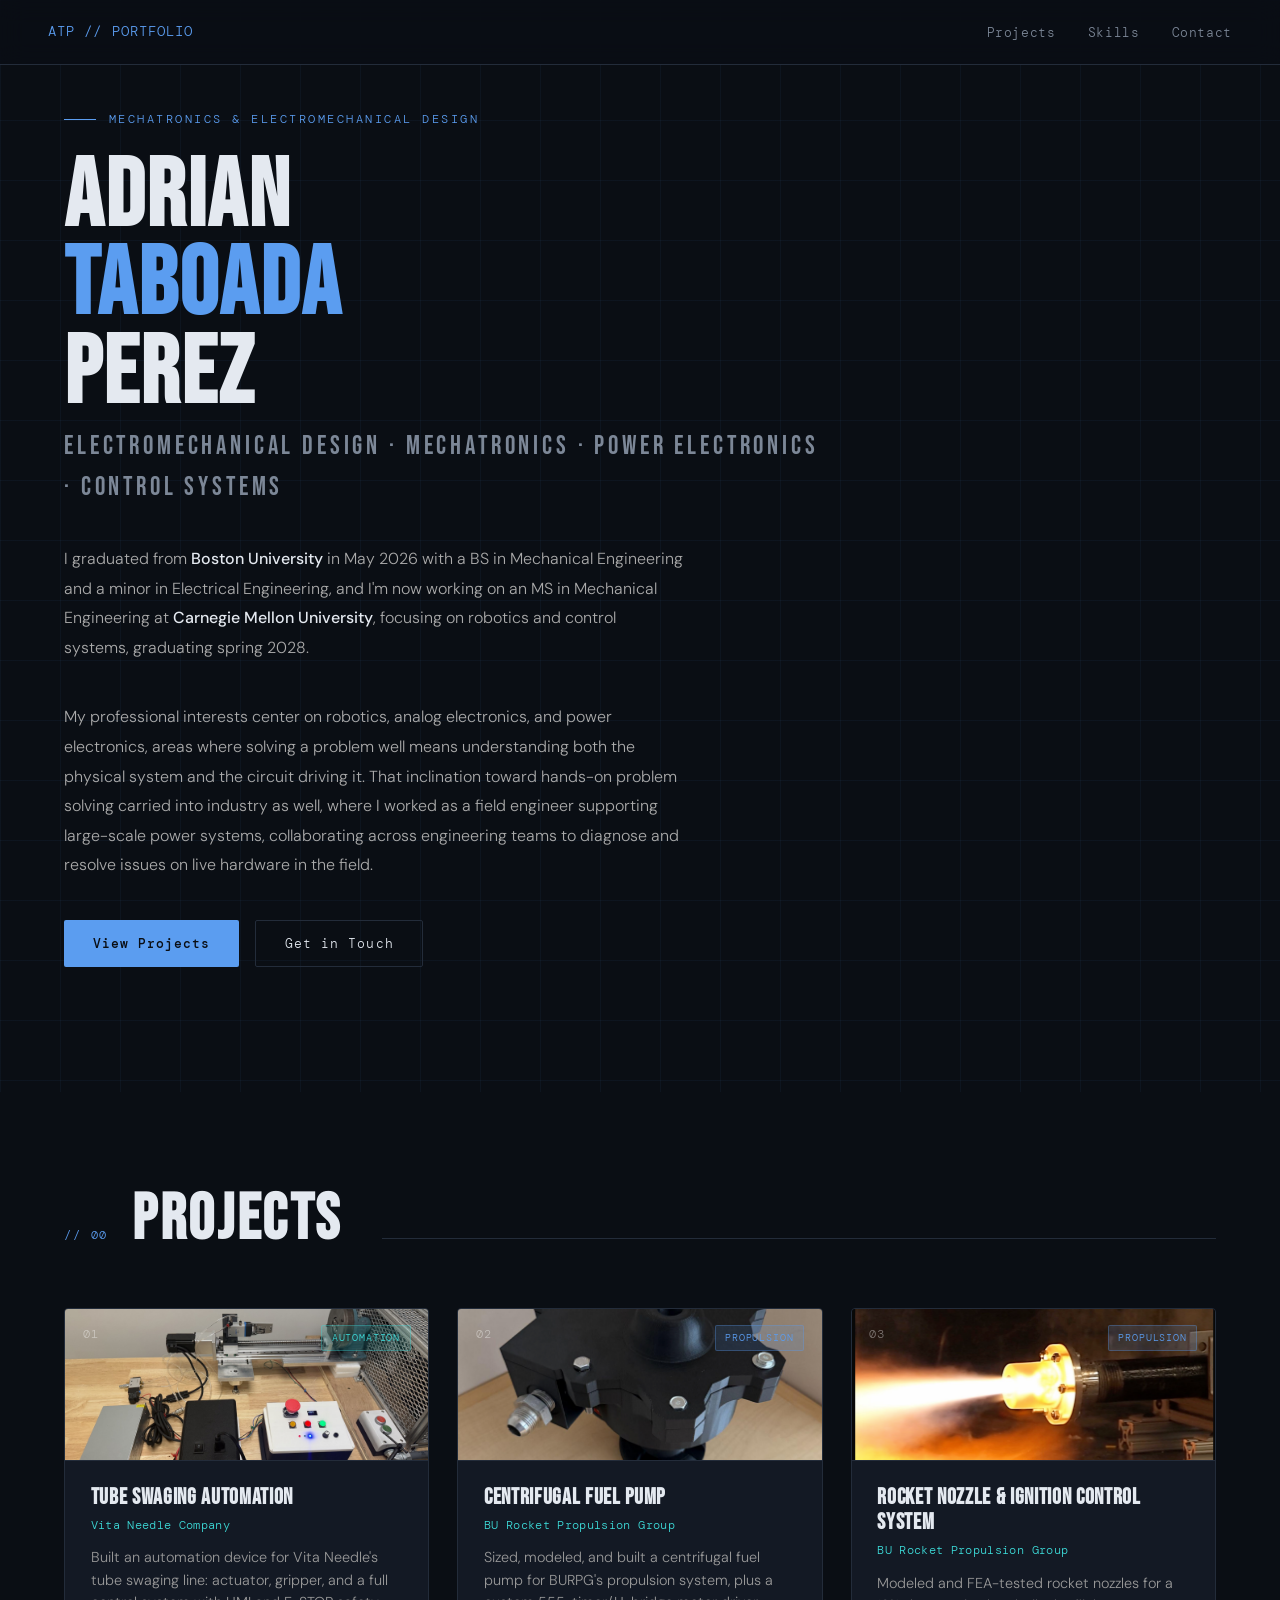
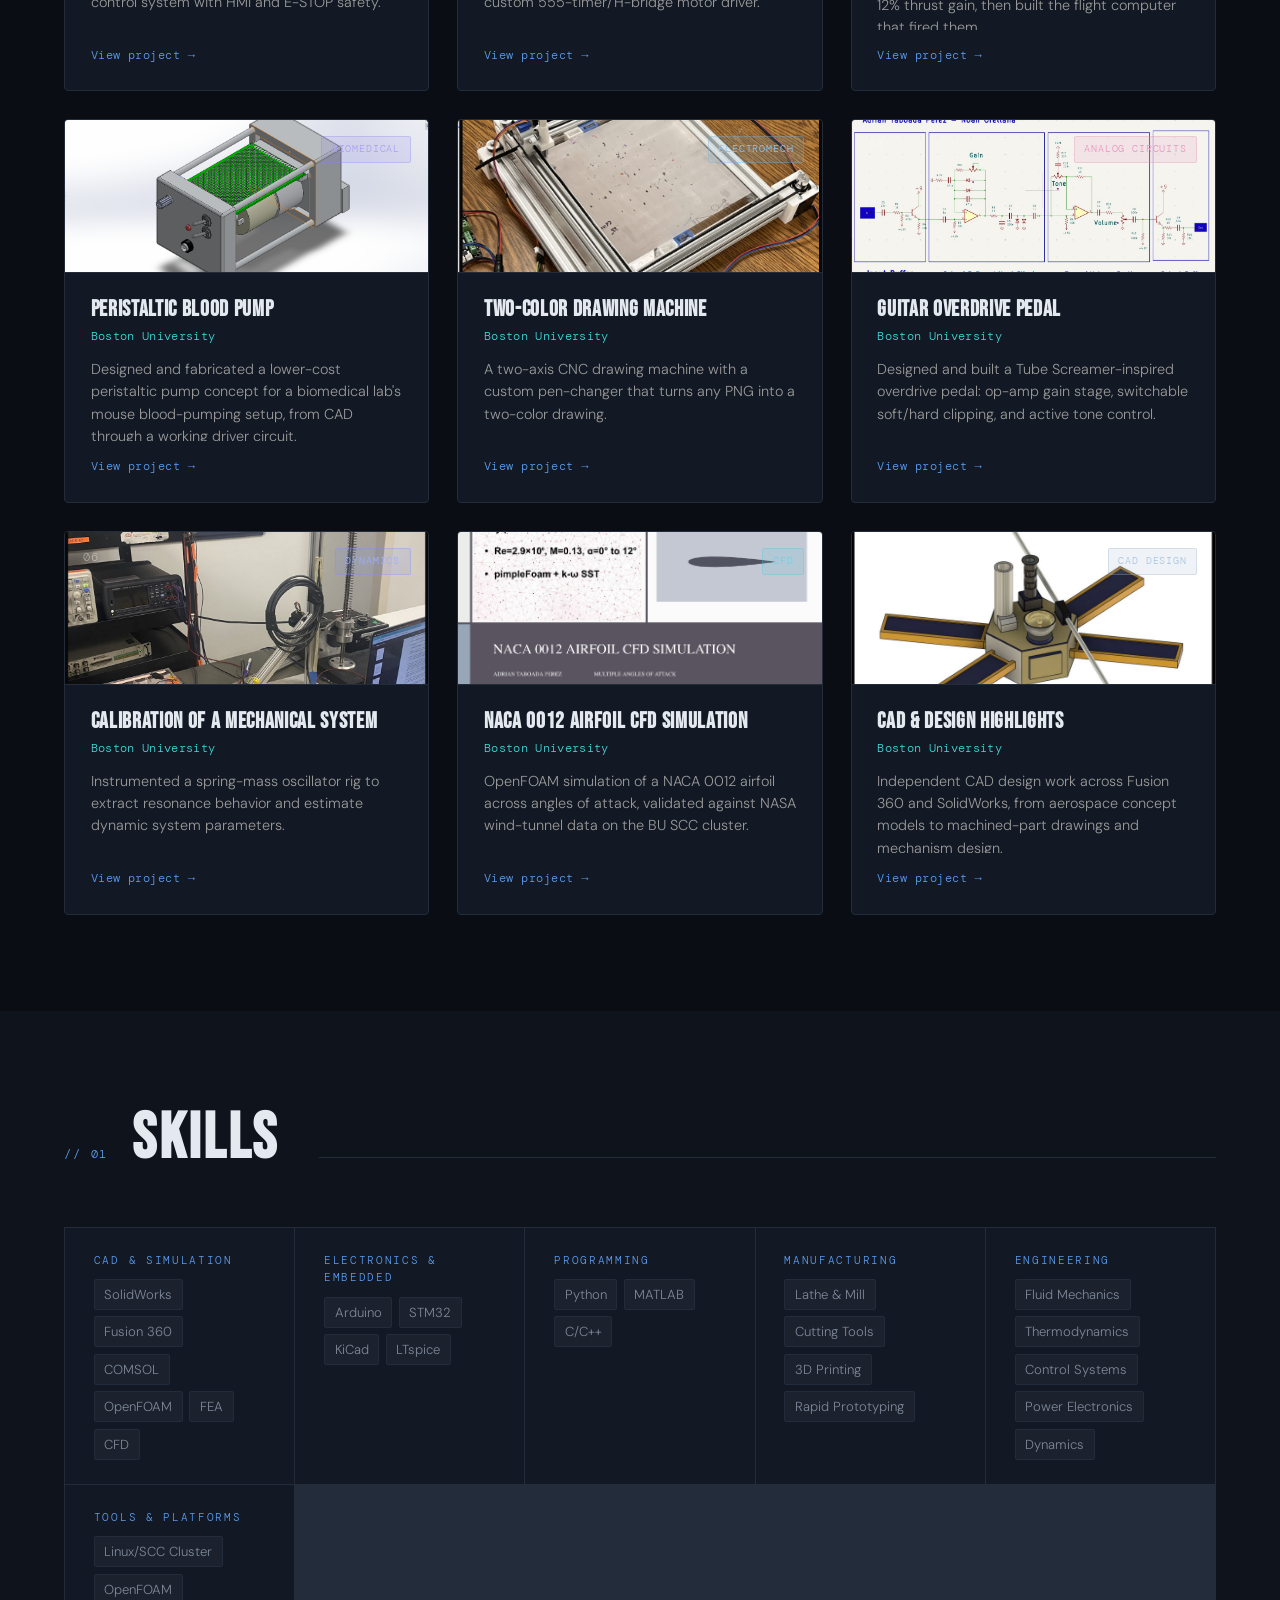
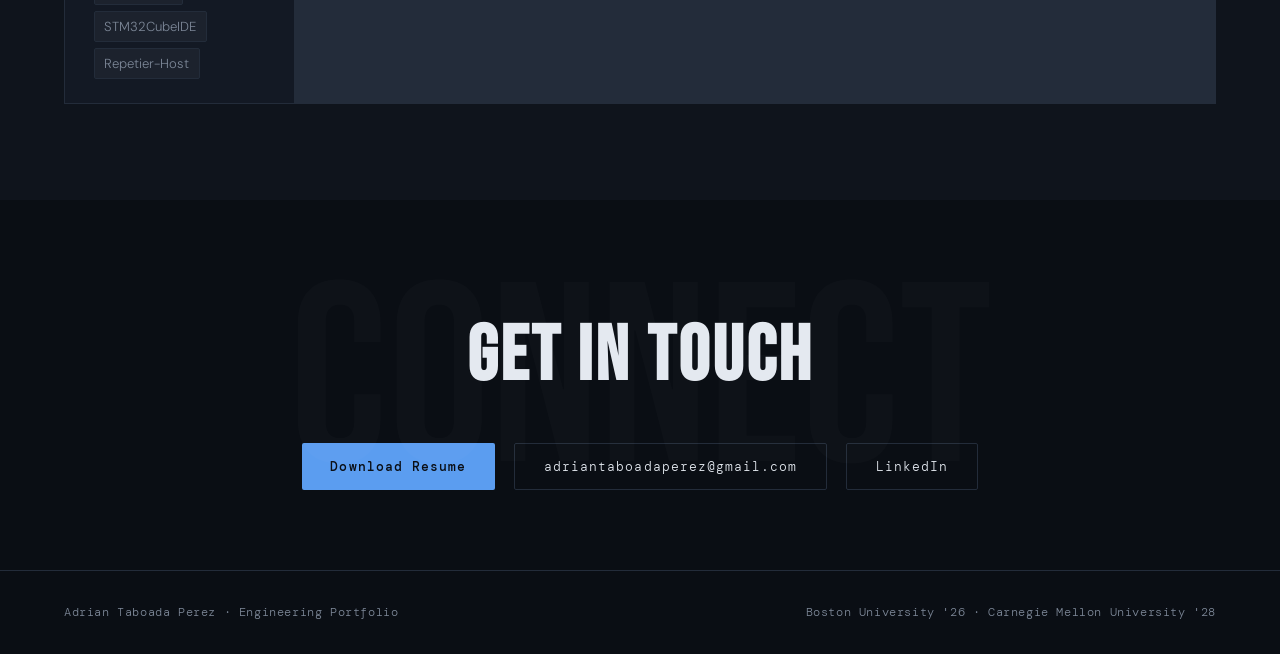
==== commit 593fffc2: "Update index.html" ====
--- a/index.html
+++ b/index.html
@@ -92,6 +92,20 @@
         <span class="project-hint">View project →</span>
       </div>
     </a>
+        <!-- 8. Peristaltic Blood Pump -->
+    <a class="project-card" href="project.html?id=8">
+      <span class="project-num">08</span>
+      <span class="project-tag tag-mech">Biomedical</span>
+      <div class="project-visual">
+        <img class="project-visual-img" src="images/peristaltic-pump/isometric-front.png" alt="Peristaltic blood pump CAD, front isometric view" loading="lazy">
+      </div>
+      <div class="project-body">
+        <h3 class="project-title">PERISTALTIC BLOOD PUMP</h3>
+        <div class="project-org">Boston University</div>
+        <p class="project-teaser">Designed and fabricated a lower-cost peristaltic pump concept for a biomedical lab's mouse blood-pumping setup, from CAD through a working driver circuit.</p>
+        <span class="project-hint">View project →</span>
+      </div>
+    </a>
     <!-- 4. Two-Color Drawing Machine -->
     <a class="project-card" href="project.html?id=4">
       <span class="project-num">04</span>
@@ -148,20 +162,7 @@
         <span class="project-hint">View project →</span>
       </div>
     </a>
-    <!-- 8. Peristaltic Blood Pump -->
-    <a class="project-card" href="project.html?id=8">
-      <span class="project-num">08</span>
-      <span class="project-tag tag-mech">Biomedical</span>
-      <div class="project-visual">
-        <img class="project-visual-img" src="images/peristaltic-pump/isometric-front.png" alt="Peristaltic blood pump CAD, front isometric view" loading="lazy">
-      </div>
-      <div class="project-body">
-        <h3 class="project-title">PERISTALTIC BLOOD PUMP</h3>
-        <div class="project-org">Boston University</div>
-        <p class="project-teaser">Designed and fabricated a lower-cost peristaltic pump concept for a biomedical lab's mouse blood-pumping setup, from CAD through a working driver circuit.</p>
-        <span class="project-hint">View project →</span>
-      </div>
-    </a>
+
     <!-- 9. CAD & Design Highlights -->
     <a class="project-card" href="project.html?id=9">
       <span class="project-num">09</span>
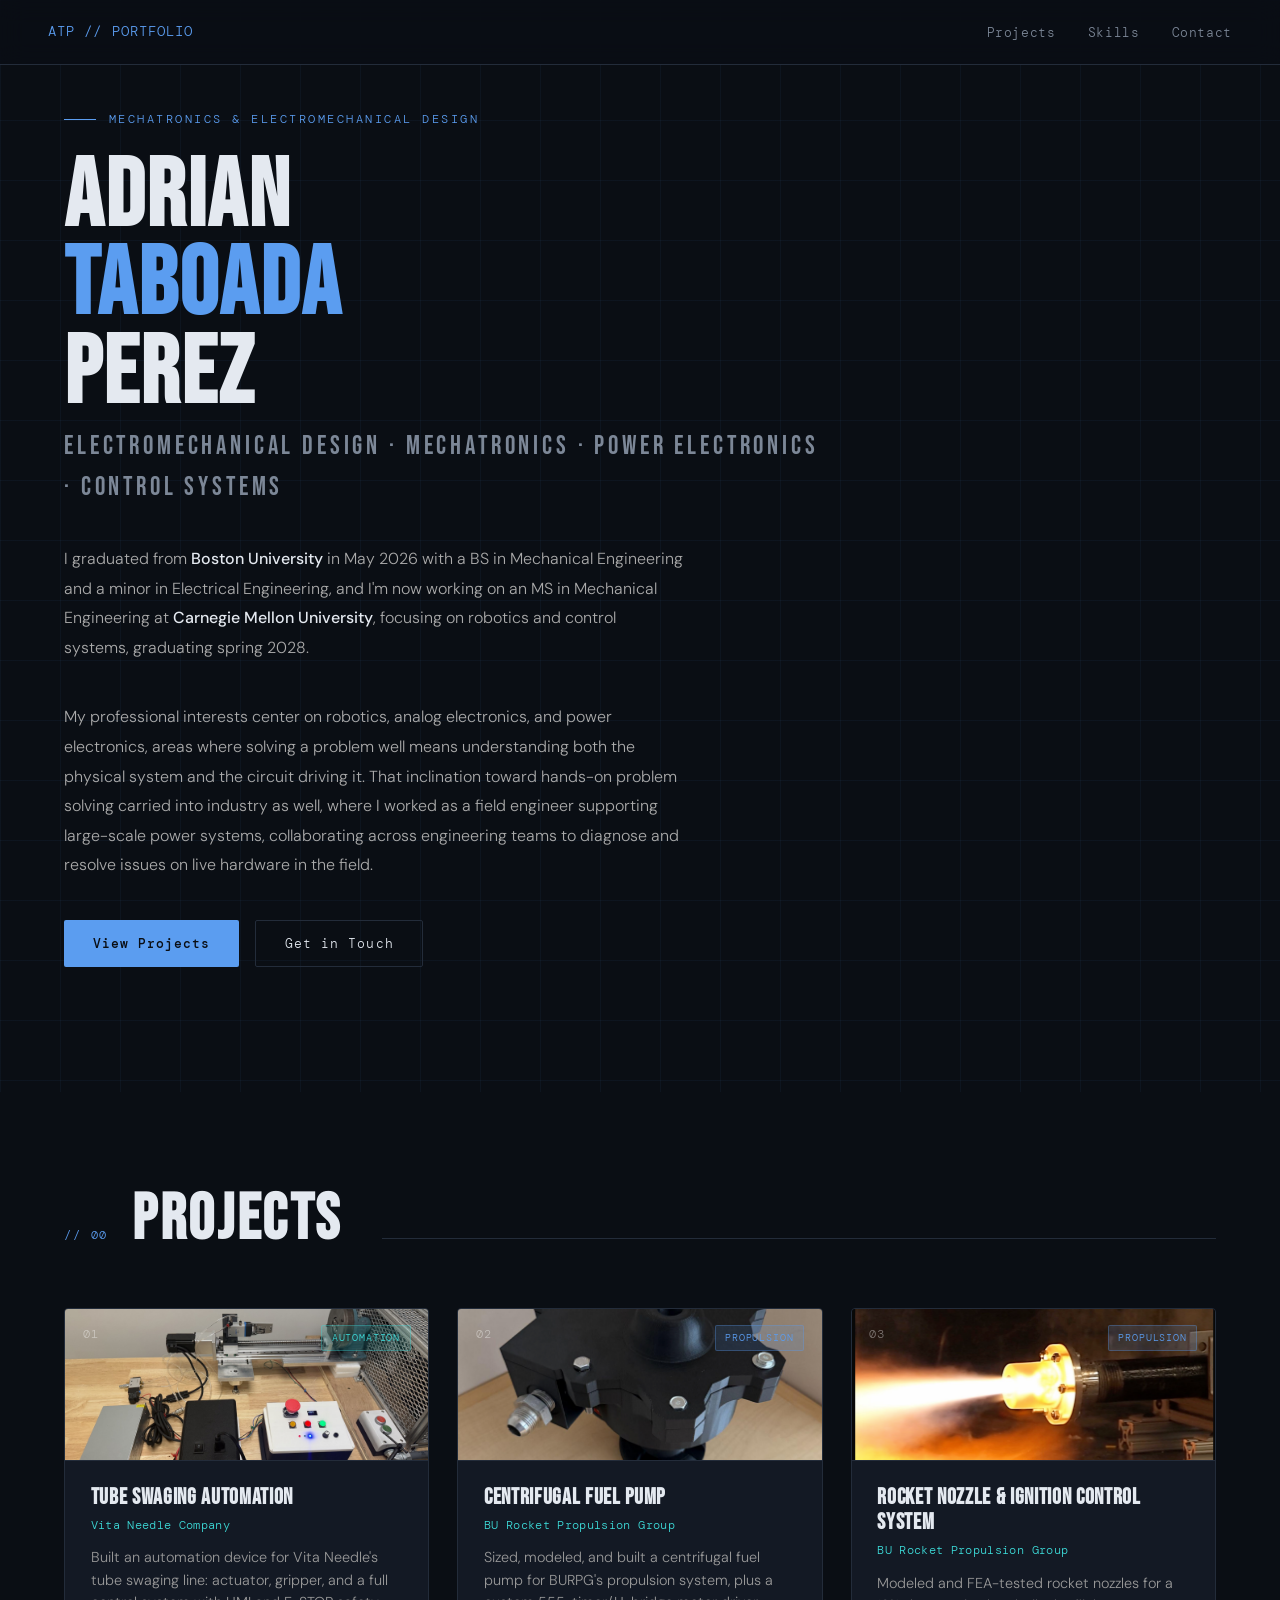
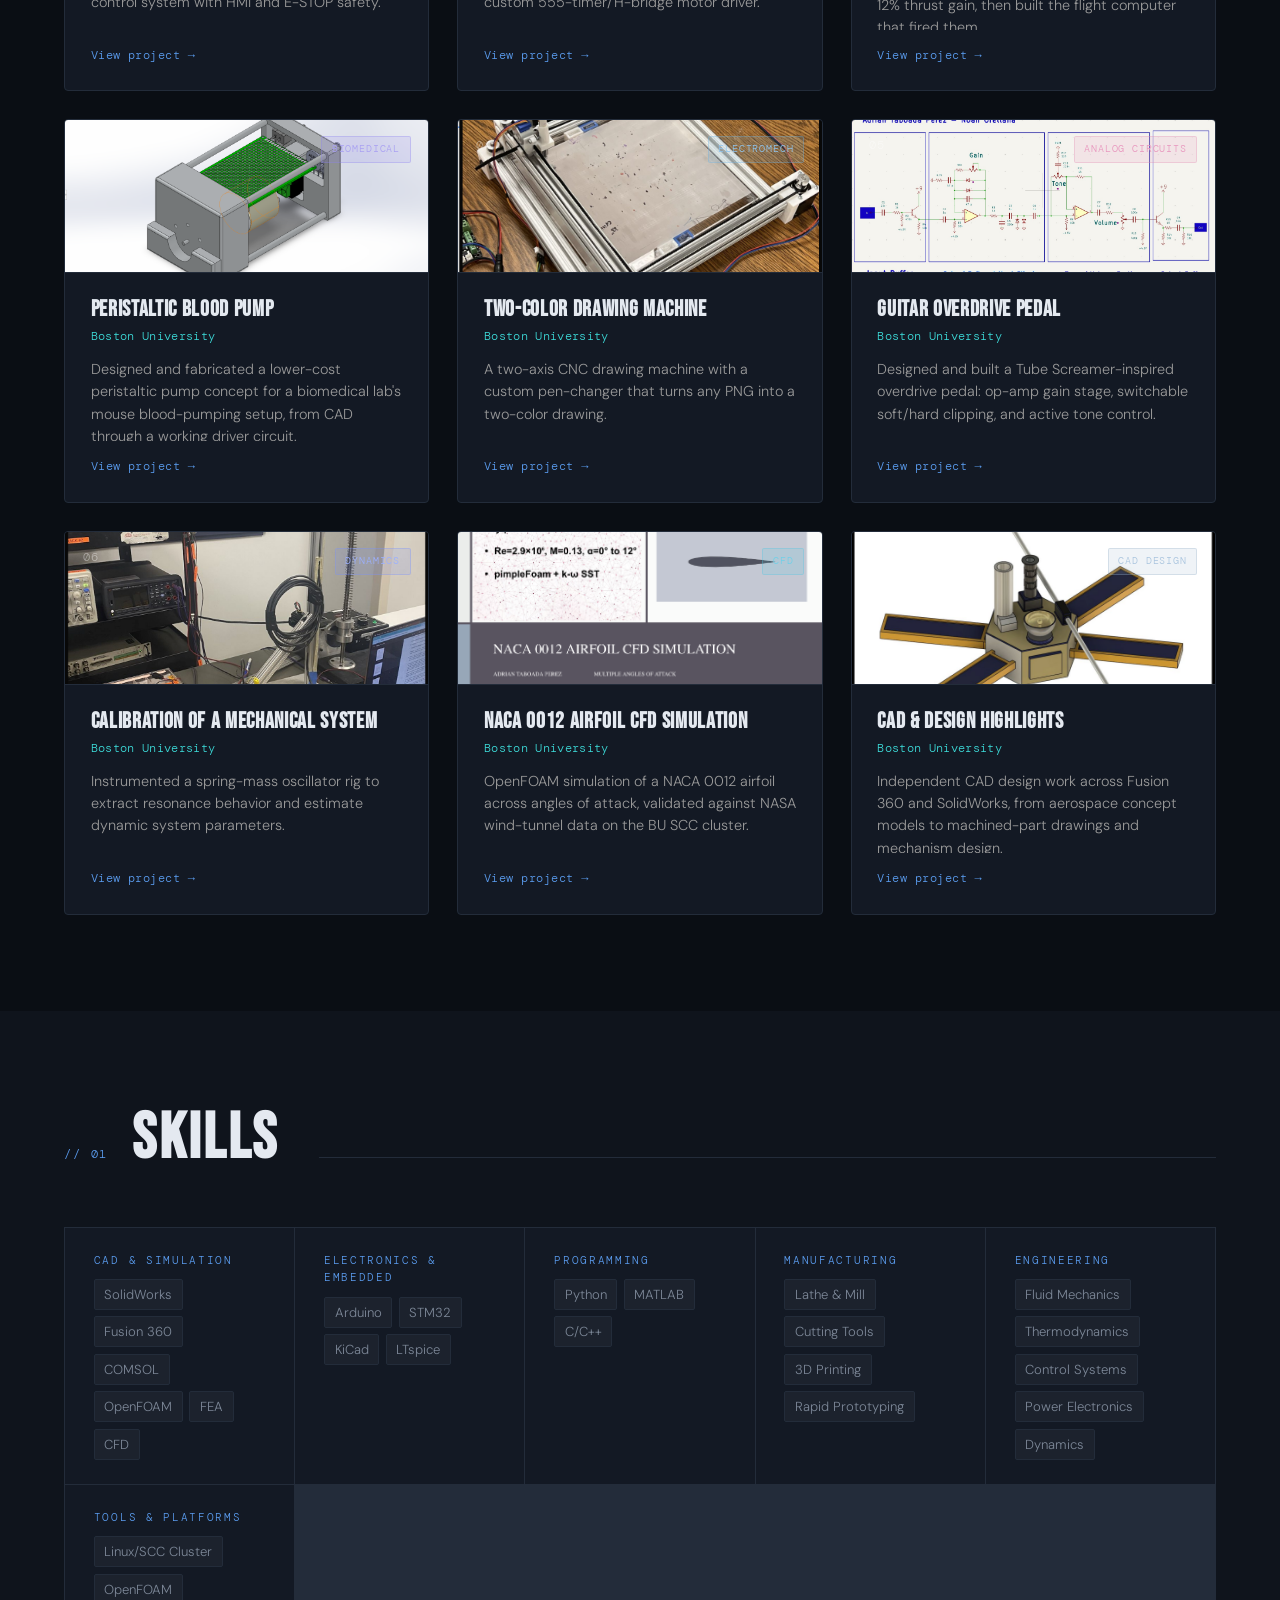
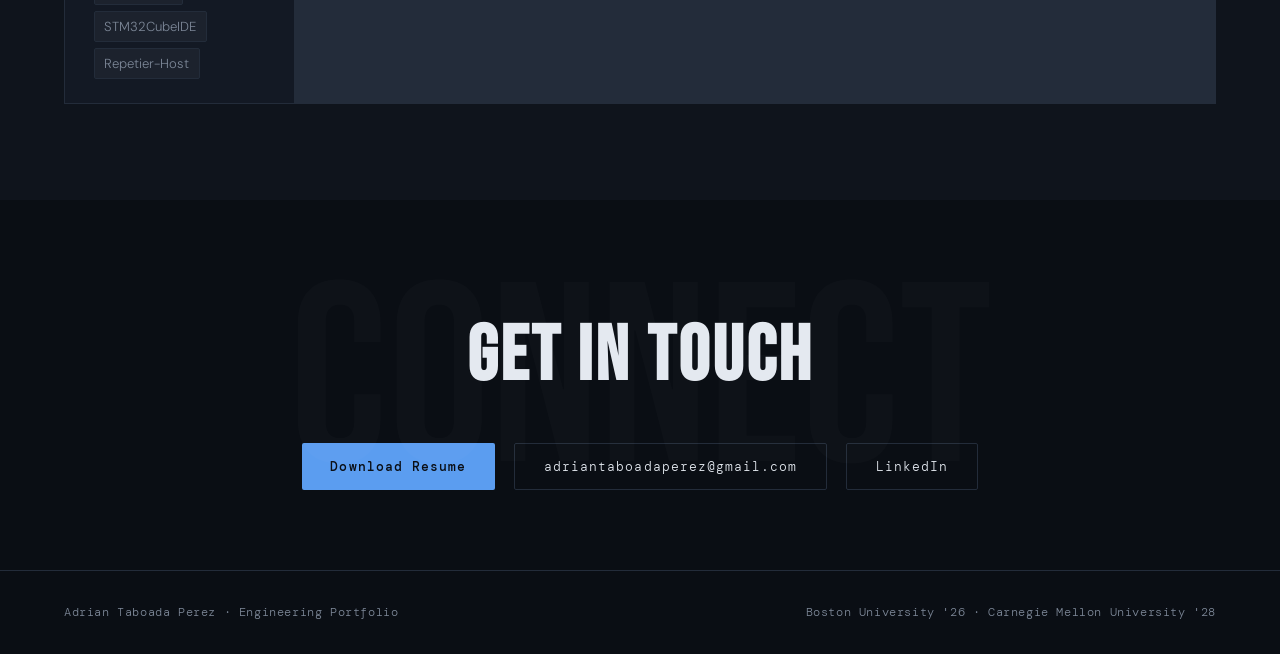
==== commit c2e13ee2: "Update index.html" ====
--- a/index.html
+++ b/index.html
@@ -97,7 +97,7 @@
       <span class="project-num">08</span>
       <span class="project-tag tag-mech">Biomedical</span>
       <div class="project-visual">
-        <img class="project-visual-img" src="images/peristaltic-pump/isometric-front.png" alt="Peristaltic blood pump CAD, front isometric view" loading="lazy">
+        <img class="project-visual-img" src="images/peristaltic-pump/isometric-back.png" alt="Peristaltic blood pump CAD, front isometric view" loading="lazy">
       </div>
       <div class="project-body">
         <h3 class="project-title">PERISTALTIC BLOOD PUMP</h3>
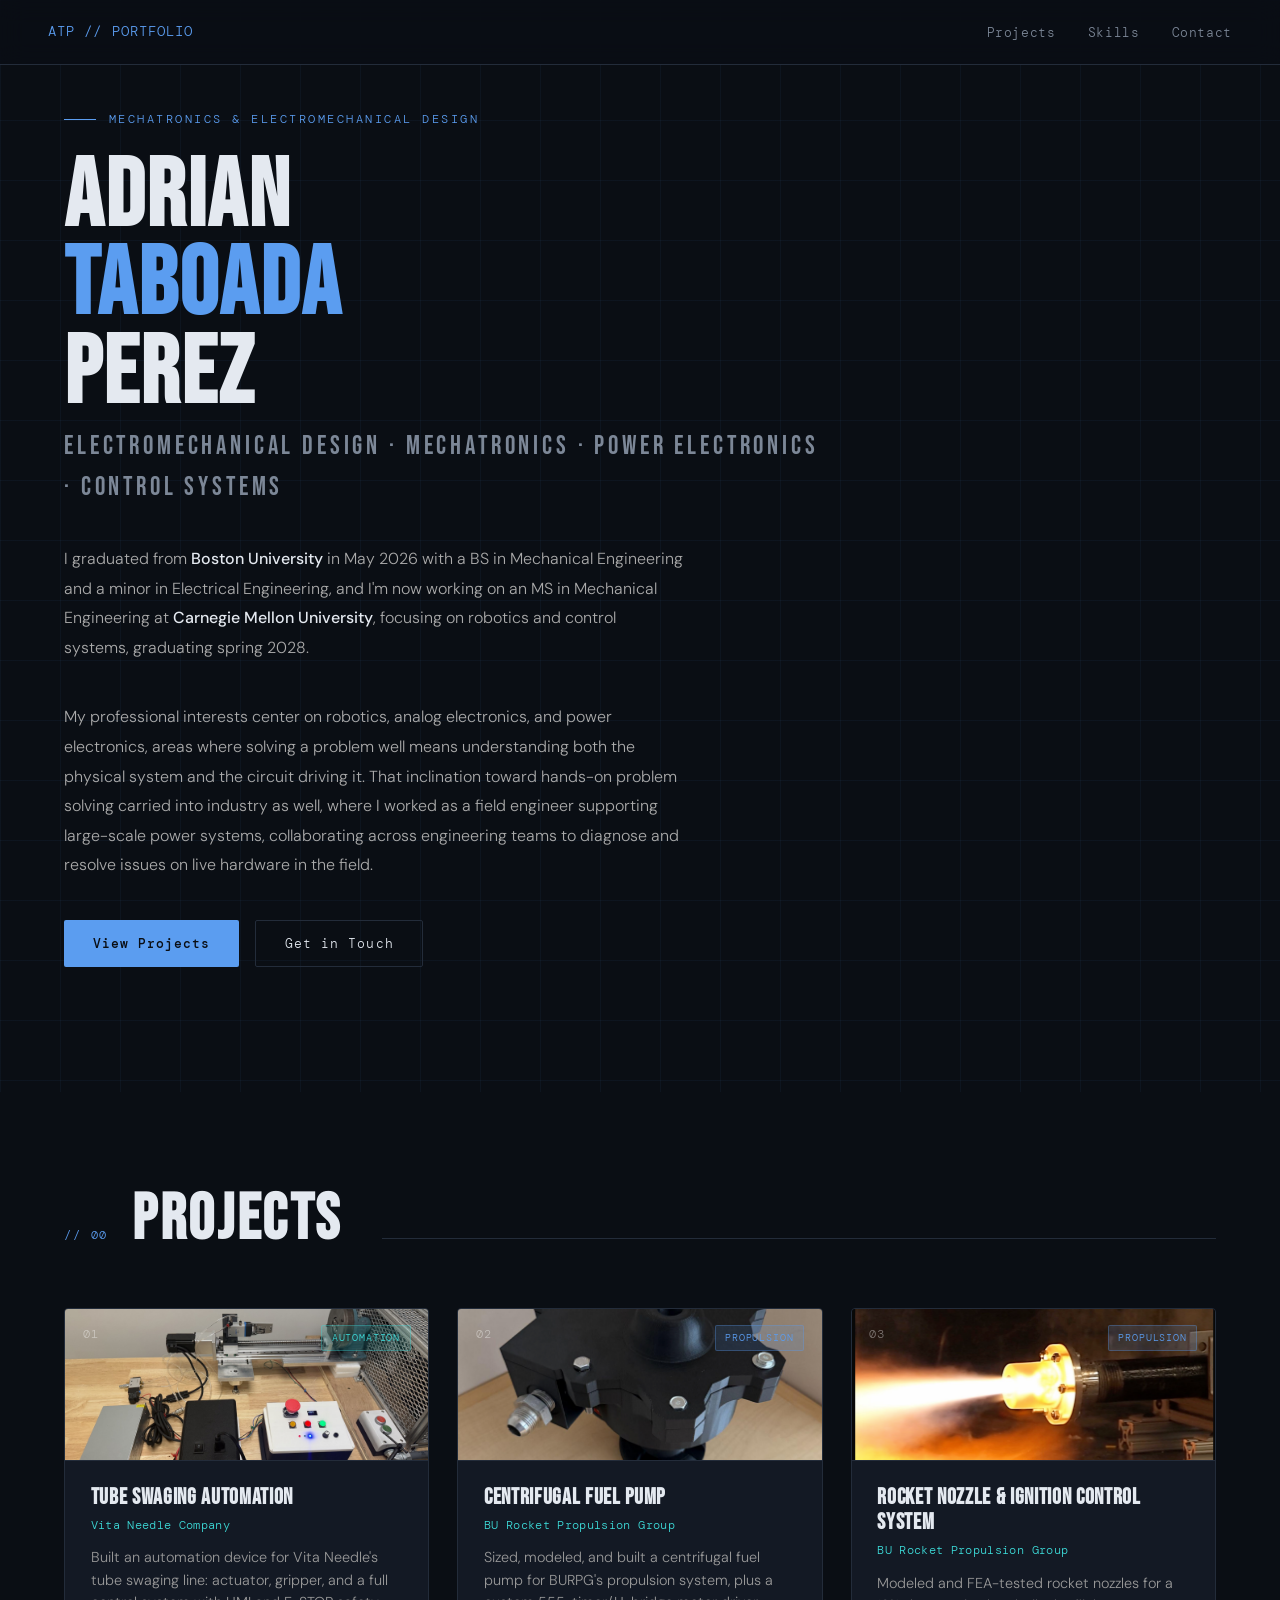
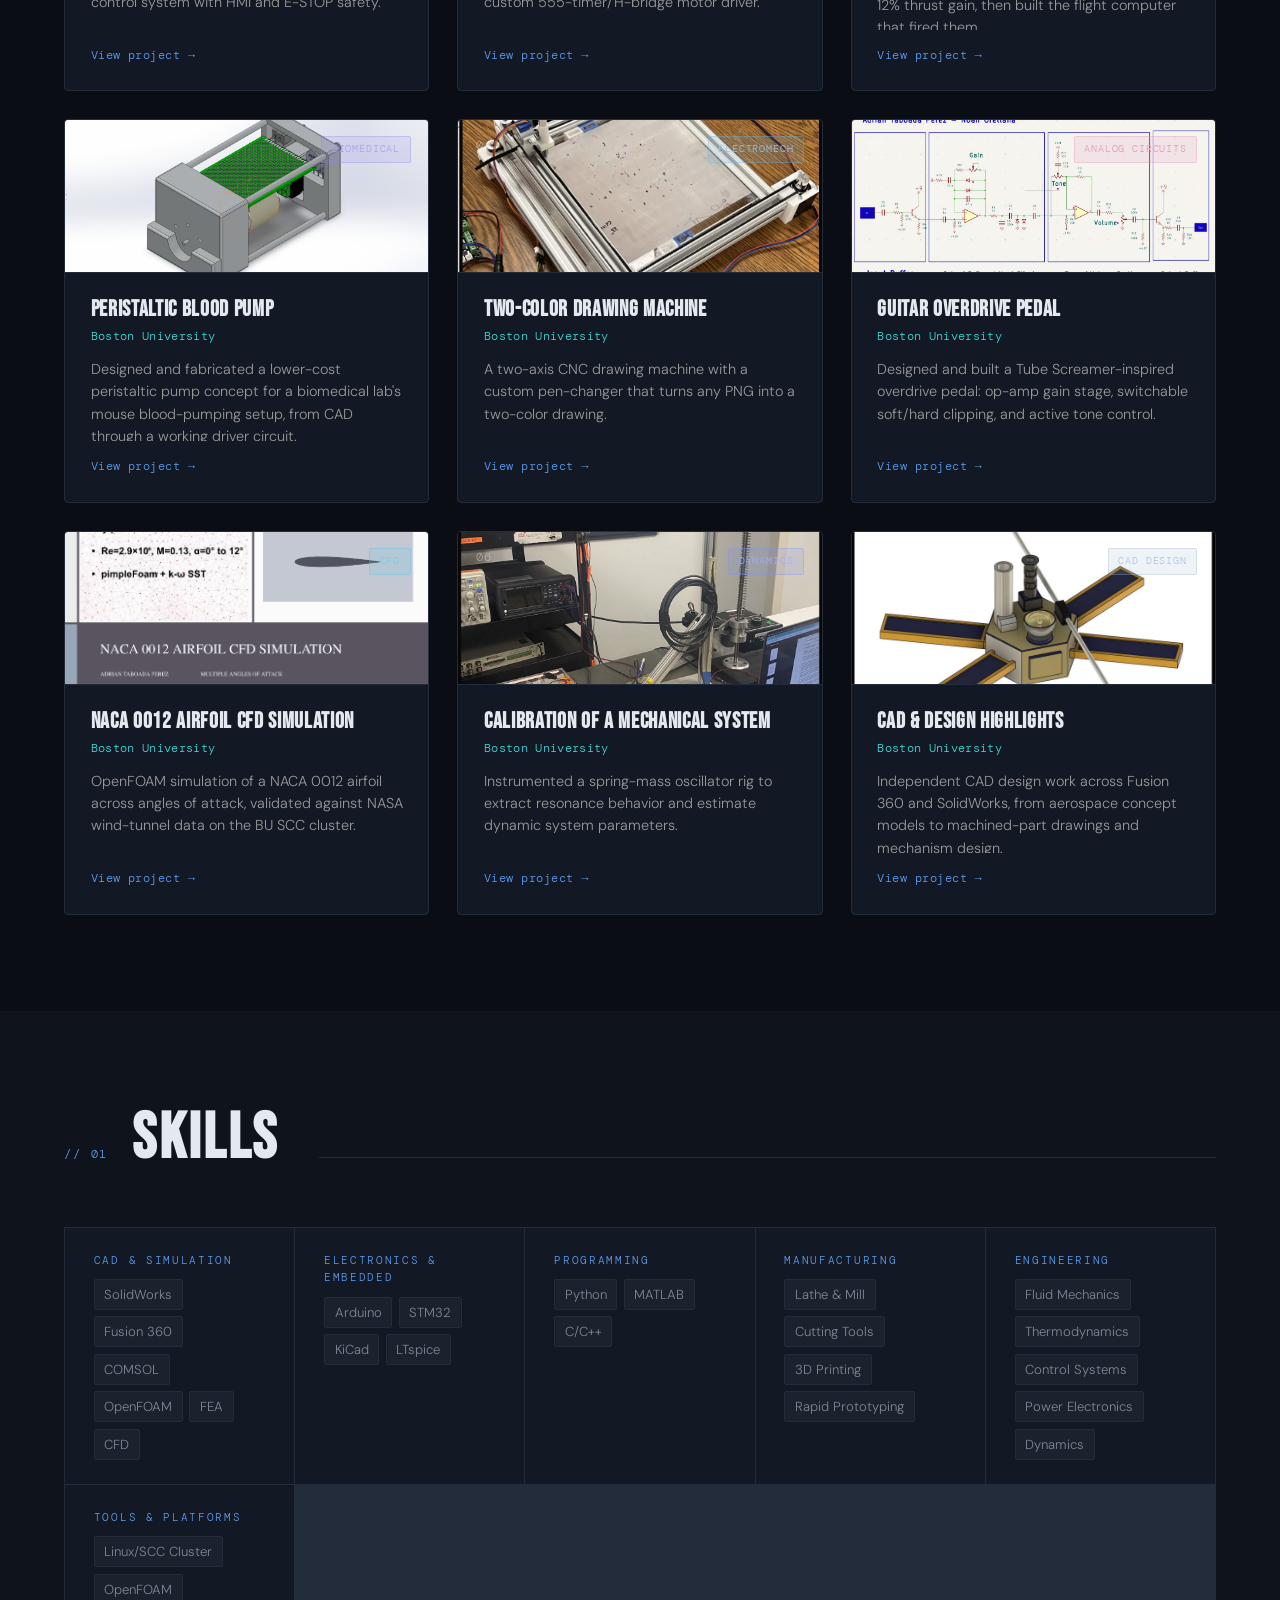
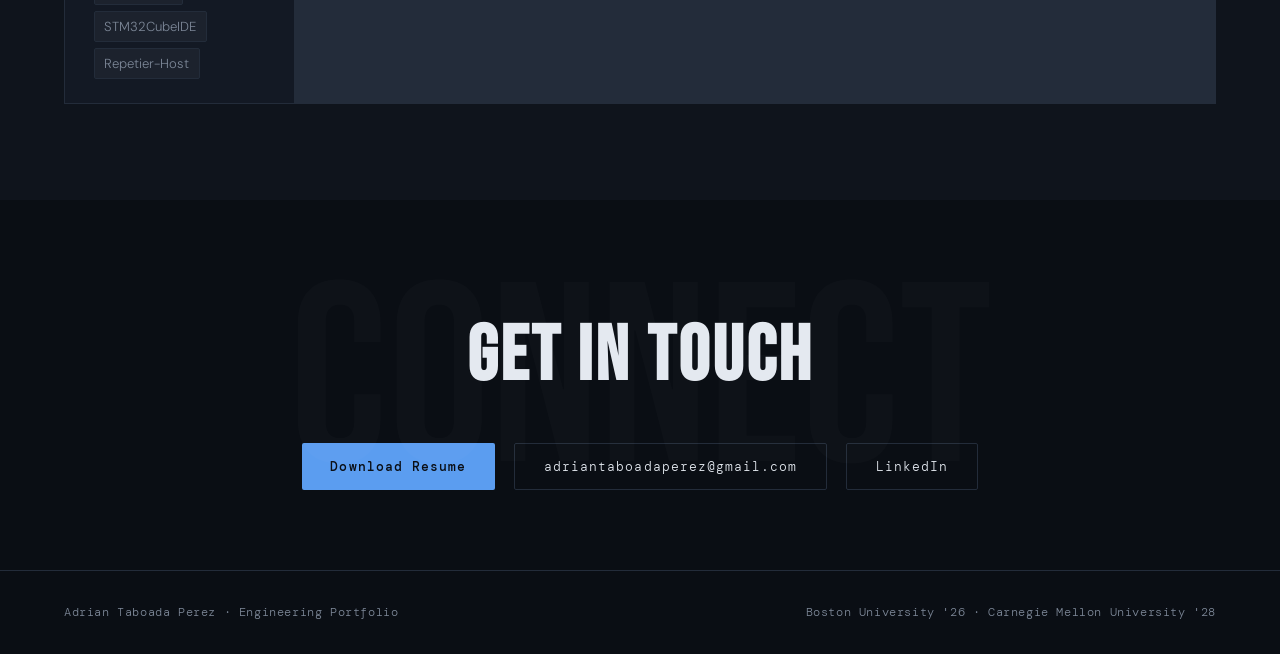
==== commit 34655beb: "Update index.html" ====
--- a/index.html
+++ b/index.html
@@ -134,7 +134,21 @@
         <span class="project-hint">View project →</span>
       </div>
     </a>
-    <!-- 6. Calibration of a Mechanical System -->
+ <!-- 6. NACA 0012 Airfoil CFD Simulation -->
+    <a class="project-card" href="project.html?id=7">
+      <span class="project-num">07</span>
+      <span class="project-tag tag-cfd">CFD</span>
+      <div class="project-visual">
+        <img class="project-visual-img" src="images/cfd-airfoil/title-slide.png" alt="NACA 0012 airfoil CFD simulation" loading="lazy">
+      </div>
+      <div class="project-body">
+        <h3 class="project-title">NACA 0012 AIRFOIL CFD SIMULATION</h3>
+        <div class="project-org">Boston University</div>
+        <p class="project-teaser">OpenFOAM simulation of a NACA 0012 airfoil across angles of attack, validated against NASA wind-tunnel data on the BU SCC cluster.</p>
+        <span class="project-hint">View project →</span>
+      </div>
+    </a>
+    <!-- 7. Calibration of a Mechanical System -->
     <a class="project-card" href="project.html?id=6">
       <span class="project-num">06</span>
       <span class="project-tag tag-dynamics">Dynamics</span>
@@ -148,22 +162,7 @@
         <span class="project-hint">View project →</span>
       </div>
     </a>
-    <!-- 7. NACA 0012 Airfoil CFD Simulation -->
-    <a class="project-card" href="project.html?id=7">
-      <span class="project-num">07</span>
-      <span class="project-tag tag-cfd">CFD</span>
-      <div class="project-visual">
-        <img class="project-visual-img" src="images/cfd-airfoil/title-slide.png" alt="NACA 0012 airfoil CFD simulation" loading="lazy">
-      </div>
-      <div class="project-body">
-        <h3 class="project-title">NACA 0012 AIRFOIL CFD SIMULATION</h3>
-        <div class="project-org">Boston University</div>
-        <p class="project-teaser">OpenFOAM simulation of a NACA 0012 airfoil across angles of attack, validated against NASA wind-tunnel data on the BU SCC cluster.</p>
-        <span class="project-hint">View project →</span>
-      </div>
-    </a>
-
-    <!-- 9. CAD & Design Highlights -->
+    <!-- 8. CAD & Design Highlights -->
     <a class="project-card" href="project.html?id=9">
       <span class="project-num">09</span>
       <span class="project-tag tag-cad">CAD Design</span>
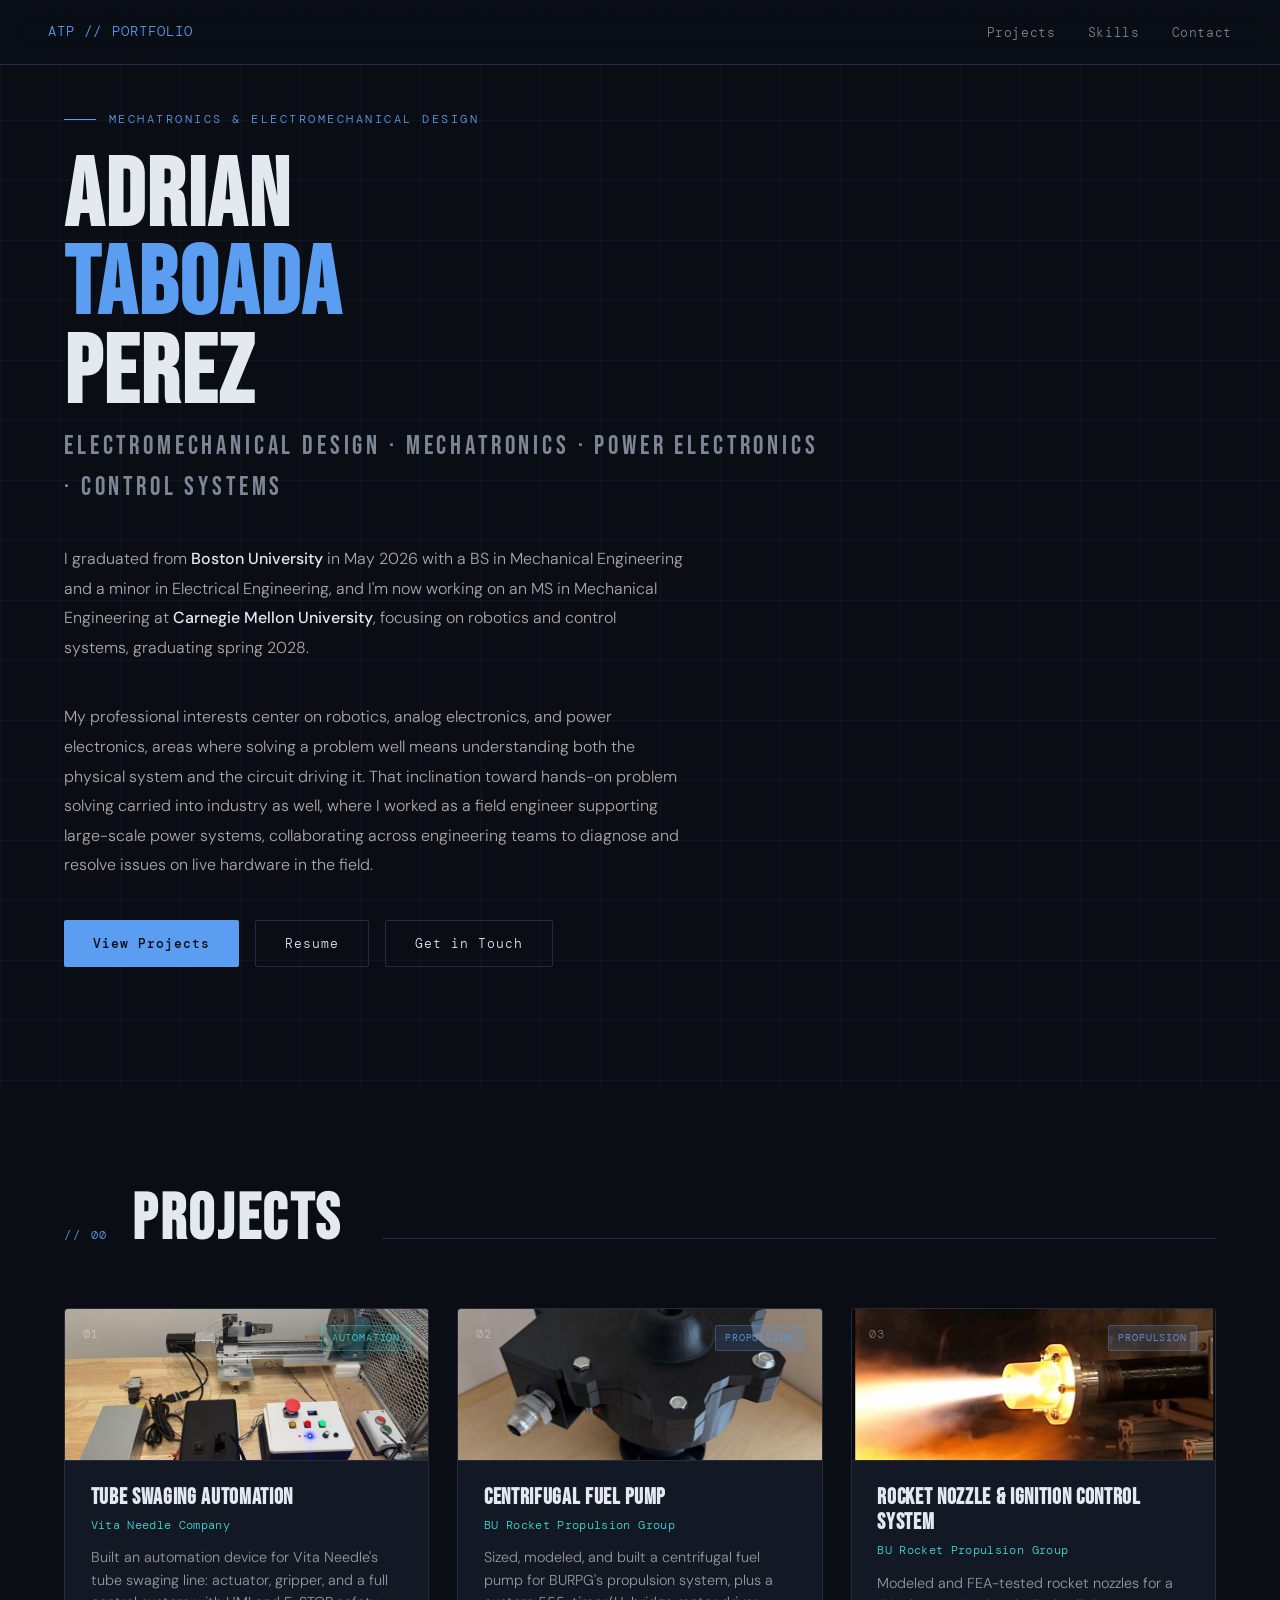
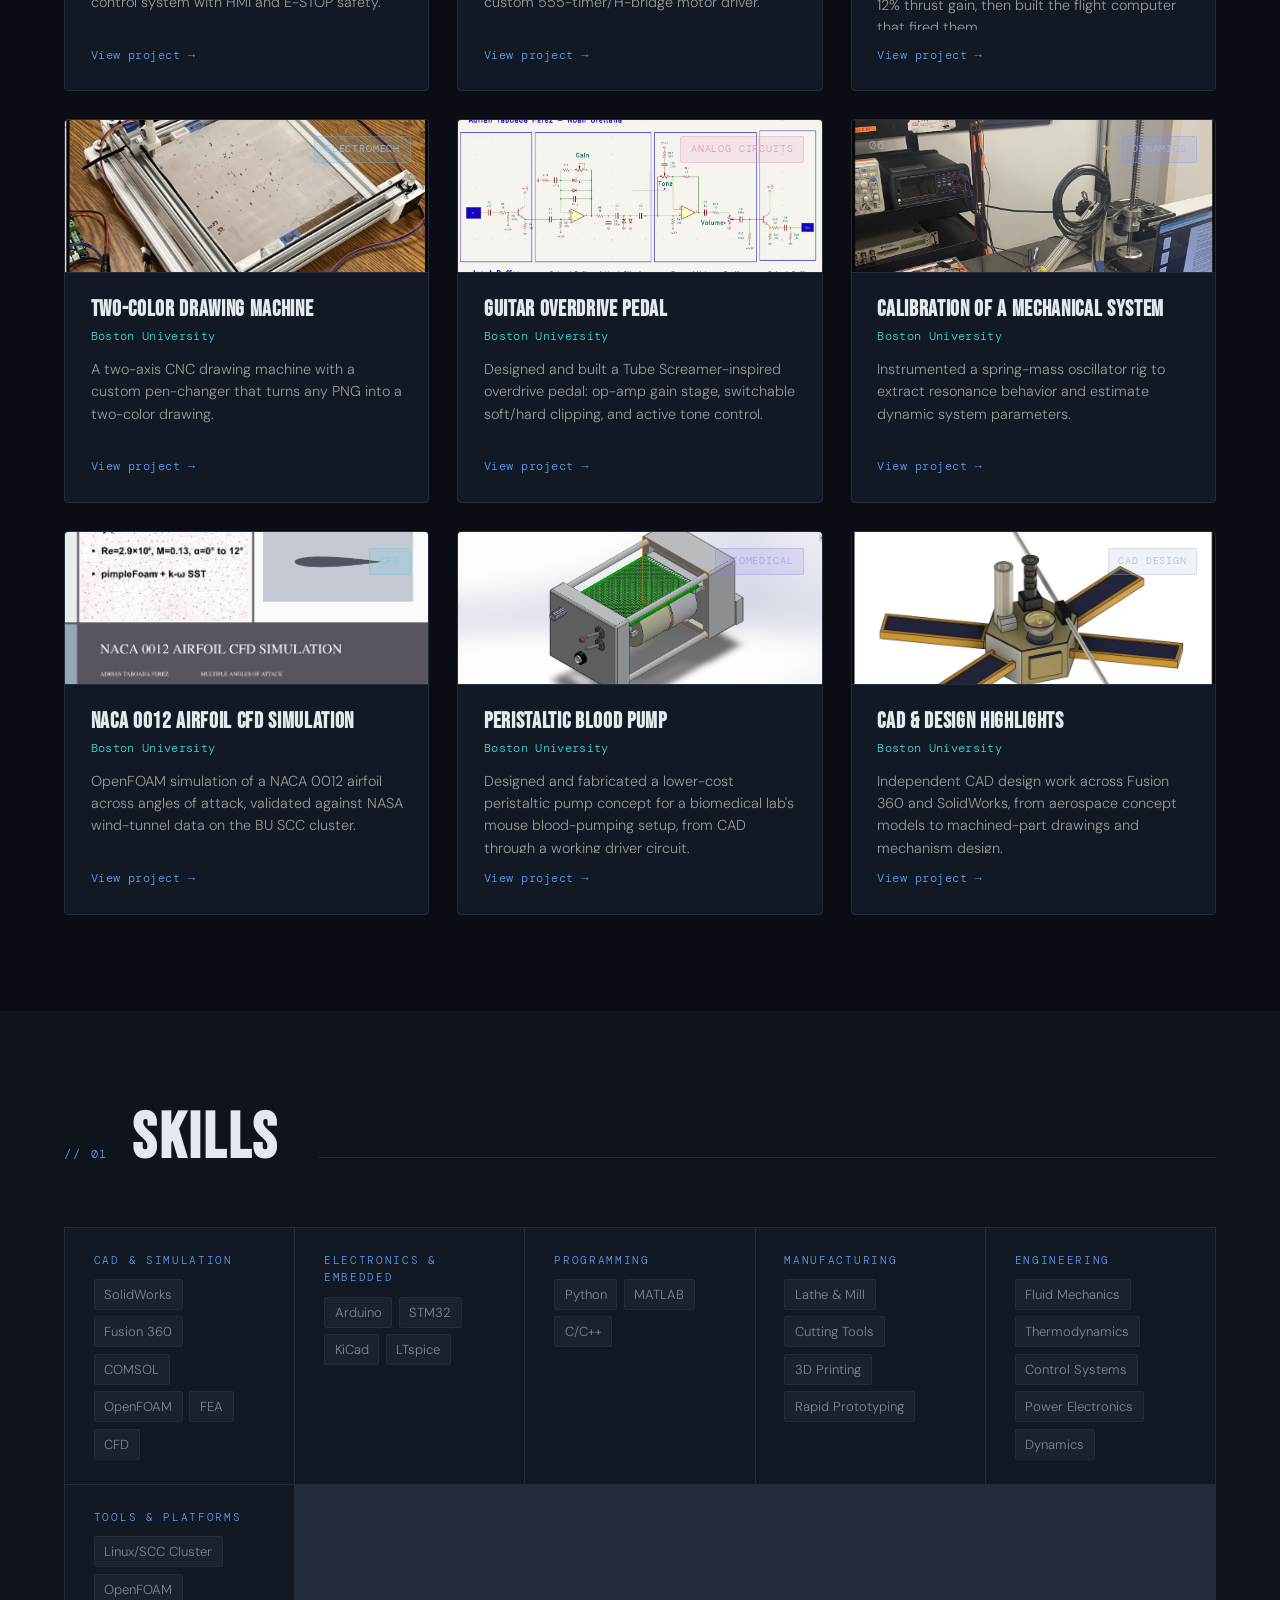
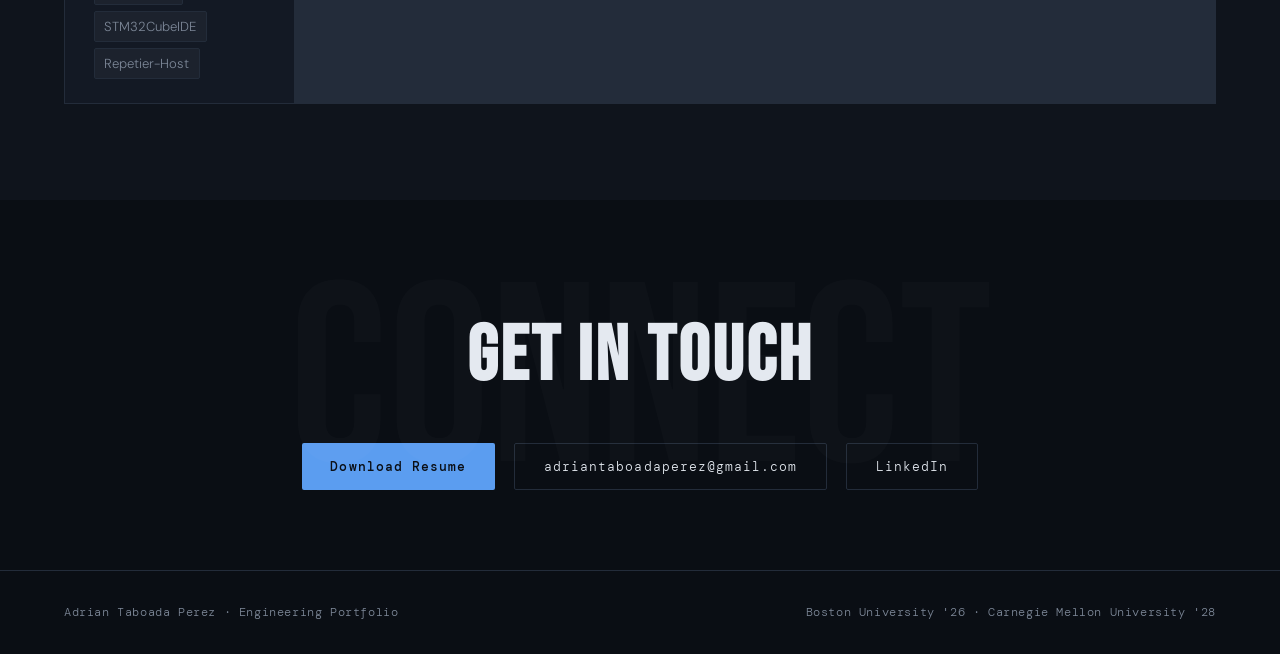
==== commit bf52b146: "Update index.html" ====
--- a/index.html
+++ b/index.html
@@ -38,6 +38,7 @@
     </p>
     <div class="hero-cta">
       <a href="#projects" class="btn btn-primary">View Projects</a>
+      <a href="Adrian-Taboada-Perez-Resume.pdf" target="_blank" class="btn btn-outline">Resume</a>
       <a href="mailto:adriantaboadaperez@gmail.com" class="btn btn-outline">Get in Touch</a>
     </div>
   </div>
@@ -92,20 +93,6 @@
         <span class="project-hint">View project →</span>
       </div>
     </a>
-        <!-- 8. Peristaltic Blood Pump -->
-    <a class="project-card" href="project.html?id=8">
-      <span class="project-num">08</span>
-      <span class="project-tag tag-mech">Biomedical</span>
-      <div class="project-visual">
-        <img class="project-visual-img" src="images/peristaltic-pump/isometric-back.png" alt="Peristaltic blood pump CAD, front isometric view" loading="lazy">
-      </div>
-      <div class="project-body">
-        <h3 class="project-title">PERISTALTIC BLOOD PUMP</h3>
-        <div class="project-org">Boston University</div>
-        <p class="project-teaser">Designed and fabricated a lower-cost peristaltic pump concept for a biomedical lab's mouse blood-pumping setup, from CAD through a working driver circuit.</p>
-        <span class="project-hint">View project →</span>
-      </div>
-    </a>
     <!-- 4. Two-Color Drawing Machine -->
     <a class="project-card" href="project.html?id=4">
       <span class="project-num">04</span>
@@ -134,7 +121,21 @@
         <span class="project-hint">View project →</span>
       </div>
     </a>
- <!-- 6. NACA 0012 Airfoil CFD Simulation -->
+    <!-- 6. Calibration of a Mechanical System -->
+    <a class="project-card" href="project.html?id=6">
+      <span class="project-num">06</span>
+      <span class="project-tag tag-dynamics">Dynamics</span>
+      <div class="project-visual">
+        <img class="project-visual-img" src="images/calibration/test-setup.png" alt="Calibration test setup" loading="lazy">
+      </div>
+      <div class="project-body">
+        <h3 class="project-title">CALIBRATION OF A MECHANICAL SYSTEM</h3>
+        <div class="project-org">Boston University</div>
+        <p class="project-teaser">Instrumented a spring-mass oscillator rig to extract resonance behavior and estimate dynamic system parameters.</p>
+        <span class="project-hint">View project →</span>
+      </div>
+    </a>
+    <!-- 7. NACA 0012 Airfoil CFD Simulation -->
     <a class="project-card" href="project.html?id=7">
       <span class="project-num">07</span>
       <span class="project-tag tag-cfd">CFD</span>
@@ -148,21 +149,21 @@
         <span class="project-hint">View project →</span>
       </div>
     </a>
-    <!-- 7. Calibration of a Mechanical System -->
-    <a class="project-card" href="project.html?id=6">
-      <span class="project-num">06</span>
-      <span class="project-tag tag-dynamics">Dynamics</span>
-      <div class="project-visual">
-        <img class="project-visual-img" src="images/calibration/test-setup.png" alt="Calibration test setup" loading="lazy">
-      </div>
-      <div class="project-body">
-        <h3 class="project-title">CALIBRATION OF A MECHANICAL SYSTEM</h3>
-        <div class="project-org">Boston University</div>
-        <p class="project-teaser">Instrumented a spring-mass oscillator rig to extract resonance behavior and estimate dynamic system parameters.</p>
-        <span class="project-hint">View project →</span>
-      </div>
-    </a>
-    <!-- 8. CAD & Design Highlights -->
+    <!-- 8. Peristaltic Blood Pump -->
+    <a class="project-card" href="project.html?id=8">
+      <span class="project-num">08</span>
+      <span class="project-tag tag-mech">Biomedical</span>
+      <div class="project-visual">
+        <img class="project-visual-img" src="images/peristaltic-pump/isometric-front.png" alt="Peristaltic blood pump CAD, front isometric view" loading="lazy">
+      </div>
+      <div class="project-body">
+        <h3 class="project-title">PERISTALTIC BLOOD PUMP</h3>
+        <div class="project-org">Boston University</div>
+        <p class="project-teaser">Designed and fabricated a lower-cost peristaltic pump concept for a biomedical lab's mouse blood-pumping setup, from CAD through a working driver circuit.</p>
+        <span class="project-hint">View project →</span>
+      </div>
+    </a>
+    <!-- 9. CAD & Design Highlights -->
     <a class="project-card" href="project.html?id=9">
       <span class="project-num">09</span>
       <span class="project-tag tag-cad">CAD Design</span>
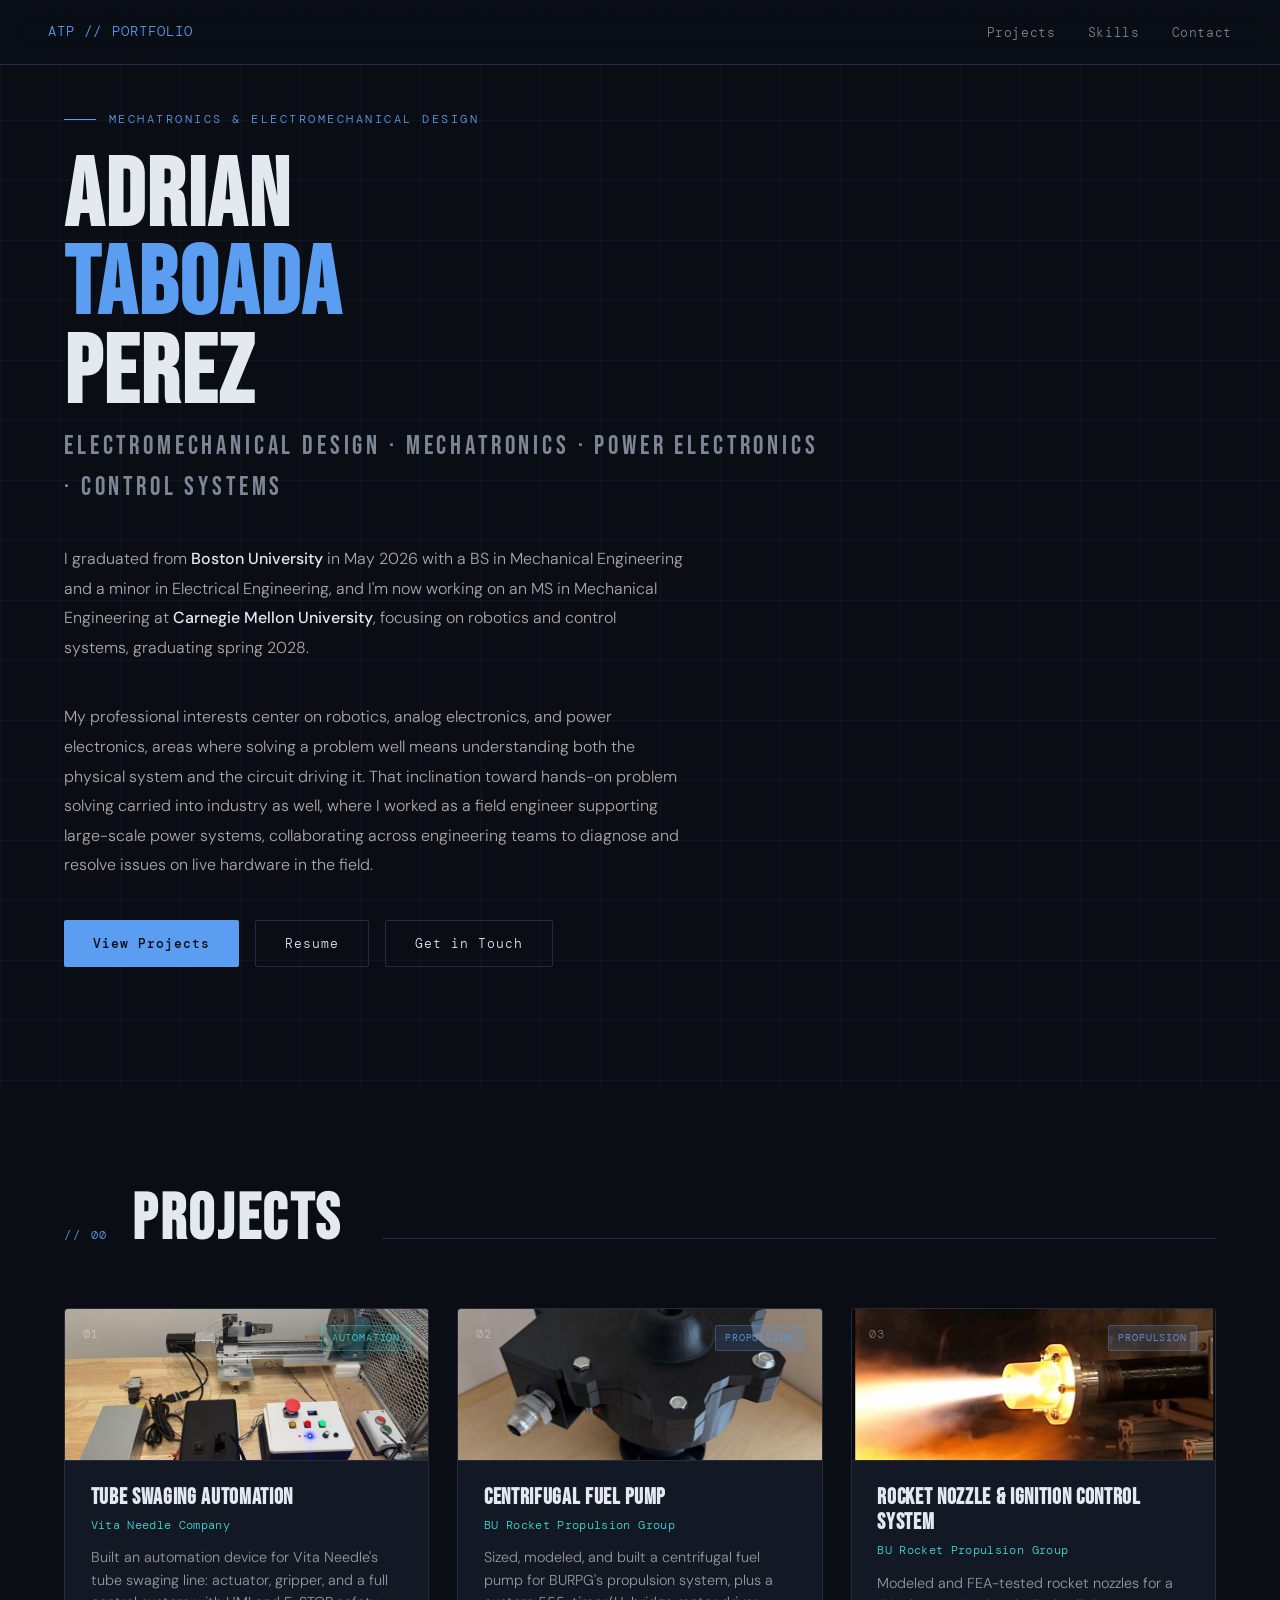
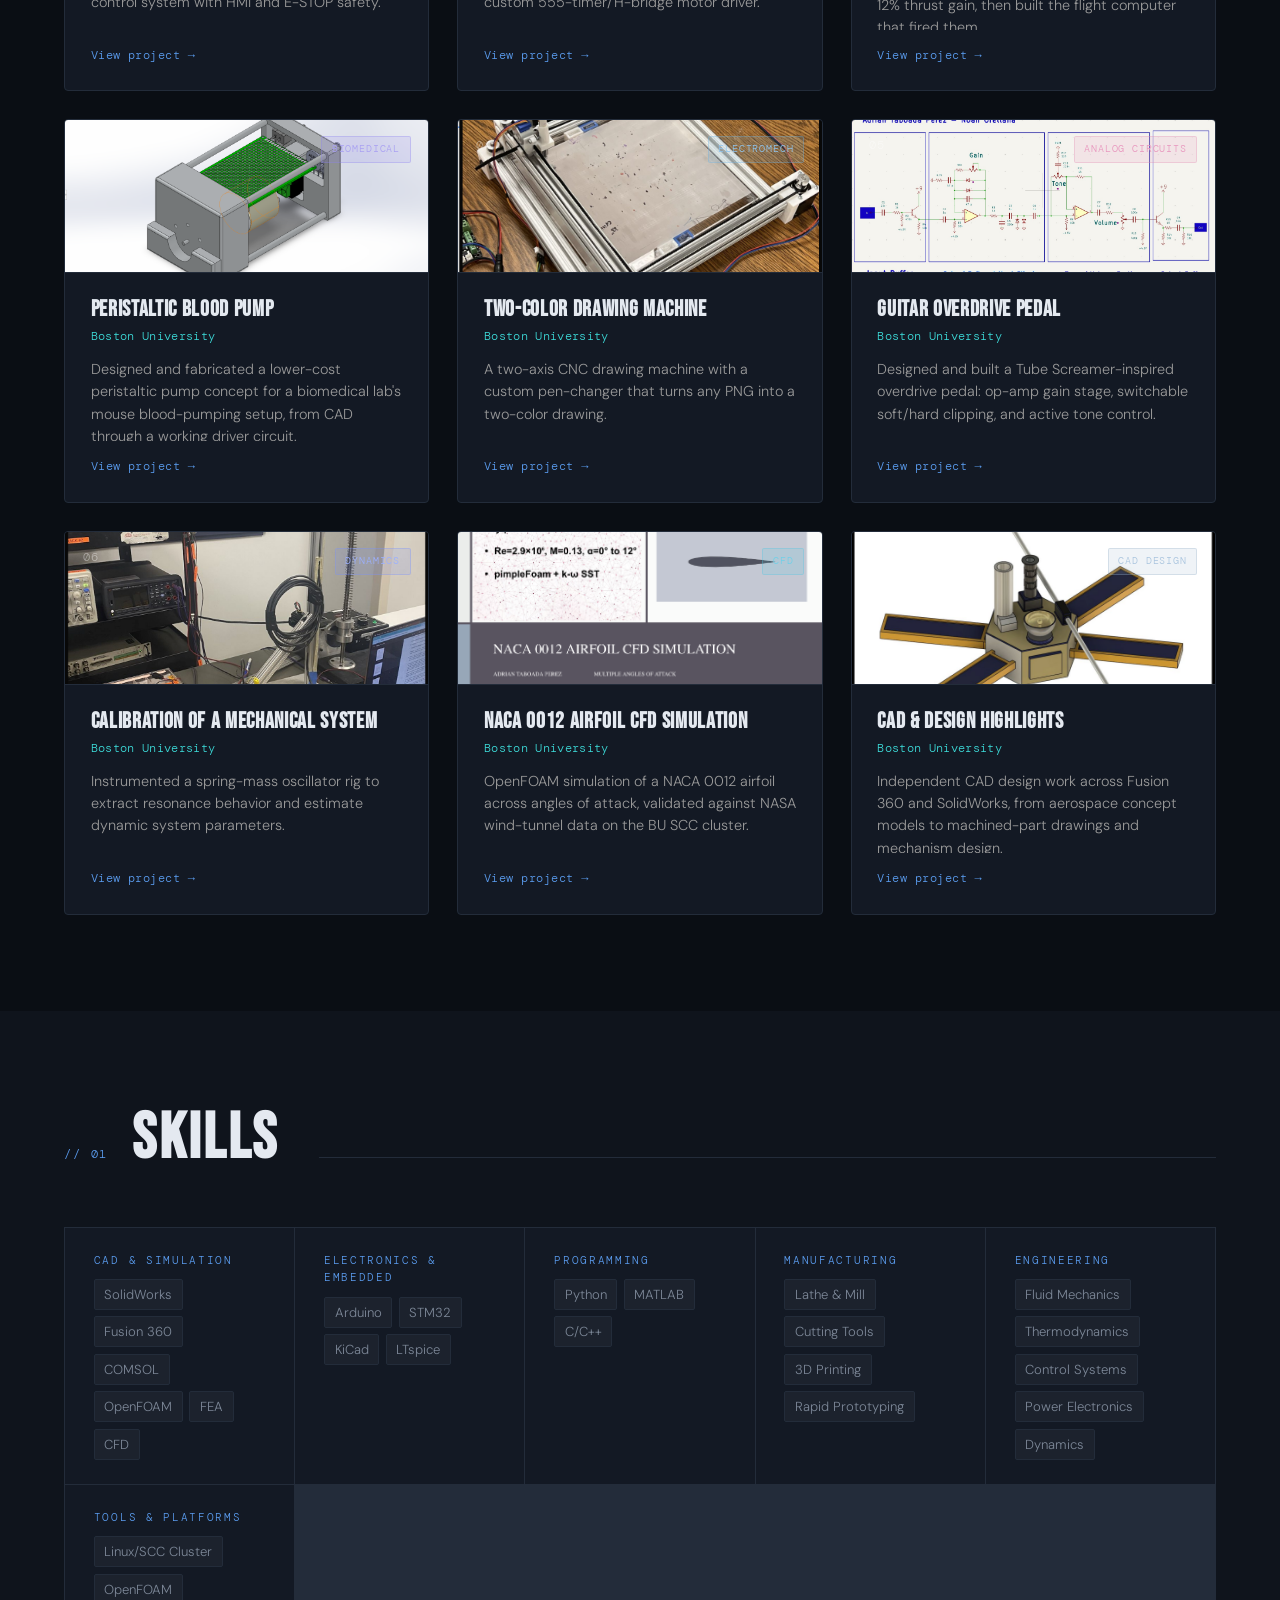
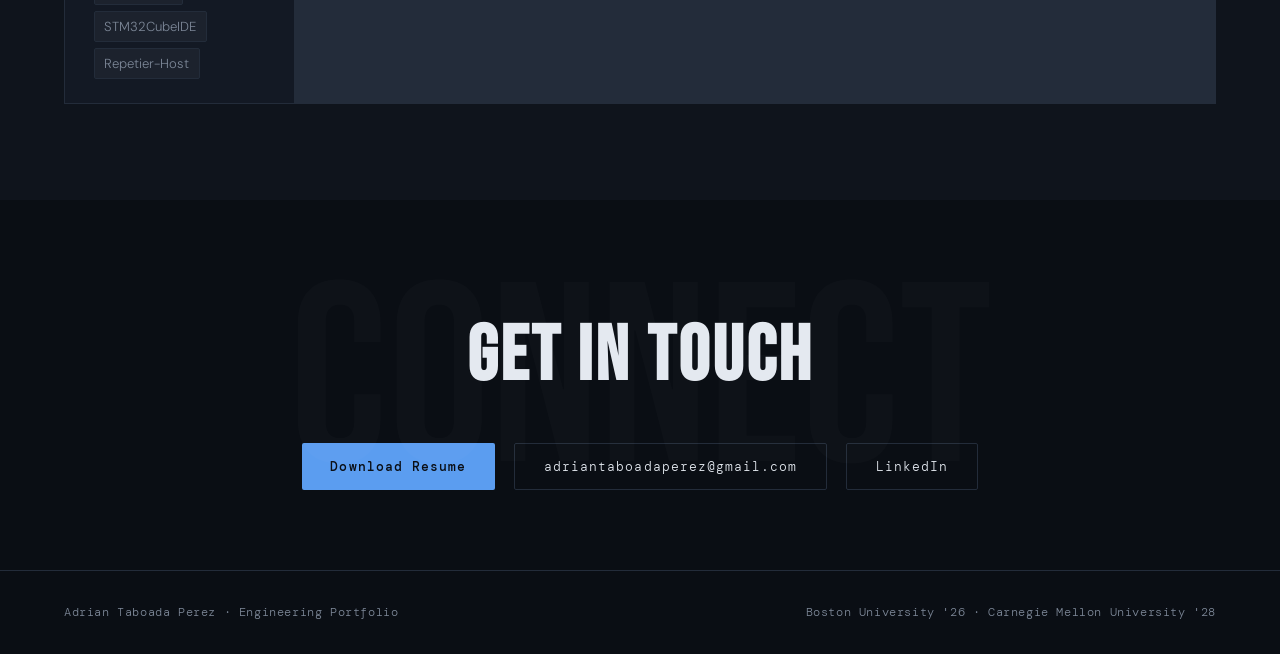
==== commit da16bac2: "Update index.html" ====
--- a/index.html
+++ b/index.html
@@ -93,7 +93,21 @@
         <span class="project-hint">View project →</span>
       </div>
     </a>
-    <!-- 4. Two-Color Drawing Machine -->
+        <!-- 4. Peristaltic Blood Pump -->
+    <a class="project-card" href="project.html?id=8">
+      <span class="project-num">08</span>
+      <span class="project-tag tag-mech">Biomedical</span>
+      <div class="project-visual">
+        <img class="project-visual-img" src="images/peristaltic-pump/isometric-back.png" alt="Peristaltic blood pump CAD, front isometric view" loading="lazy">
+      </div>
+      <div class="project-body">
+        <h3 class="project-title">PERISTALTIC BLOOD PUMP</h3>
+        <div class="project-org">Boston University</div>
+        <p class="project-teaser">Designed and fabricated a lower-cost peristaltic pump concept for a biomedical lab's mouse blood-pumping setup, from CAD through a working driver circuit.</p>
+        <span class="project-hint">View project →</span>
+      </div>
+    </a>
+    <!-- 5. Two-Color Drawing Machine -->
     <a class="project-card" href="project.html?id=4">
       <span class="project-num">04</span>
       <span class="project-tag tag-embedded">Electromech</span>
@@ -107,7 +121,7 @@
         <span class="project-hint">View project →</span>
       </div>
     </a>
-    <!-- 5. Guitar Overdrive Pedal -->
+    <!-- 6. Guitar Overdrive Pedal -->
     <a class="project-card" href="project.html?id=5">
       <span class="project-num">05</span>
       <span class="project-tag tag-audio">Analog Circuits</span>
@@ -121,7 +135,7 @@
         <span class="project-hint">View project →</span>
       </div>
     </a>
-    <!-- 6. Calibration of a Mechanical System -->
+    <!-- 7. Calibration of a Mechanical System -->
     <a class="project-card" href="project.html?id=6">
       <span class="project-num">06</span>
       <span class="project-tag tag-dynamics">Dynamics</span>
@@ -135,7 +149,7 @@
         <span class="project-hint">View project →</span>
       </div>
     </a>
-    <!-- 7. NACA 0012 Airfoil CFD Simulation -->
+    <!-- 8. NACA 0012 Airfoil CFD Simulation -->
     <a class="project-card" href="project.html?id=7">
       <span class="project-num">07</span>
       <span class="project-tag tag-cfd">CFD</span>
@@ -149,20 +163,7 @@
         <span class="project-hint">View project →</span>
       </div>
     </a>
-    <!-- 8. Peristaltic Blood Pump -->
-    <a class="project-card" href="project.html?id=8">
-      <span class="project-num">08</span>
-      <span class="project-tag tag-mech">Biomedical</span>
-      <div class="project-visual">
-        <img class="project-visual-img" src="images/peristaltic-pump/isometric-front.png" alt="Peristaltic blood pump CAD, front isometric view" loading="lazy">
-      </div>
-      <div class="project-body">
-        <h3 class="project-title">PERISTALTIC BLOOD PUMP</h3>
-        <div class="project-org">Boston University</div>
-        <p class="project-teaser">Designed and fabricated a lower-cost peristaltic pump concept for a biomedical lab's mouse blood-pumping setup, from CAD through a working driver circuit.</p>
-        <span class="project-hint">View project →</span>
-      </div>
-    </a>
+
     <!-- 9. CAD & Design Highlights -->
     <a class="project-card" href="project.html?id=9">
       <span class="project-num">09</span>
--- a/style.css
+++ b/style.css
@@ -329,7 +329,7 @@
 /* ─── PROJECT DETAIL PAGE ─────────────────────────────── */
 .project-page {
   padding: 130px 4rem 5rem;
-  max-width: 820px;
+  max-width: 1180px;
   margin: 0 auto;
 }
 .pp-top {
@@ -367,8 +367,8 @@
 }
 .pp-gallery {
   display: grid;
-  grid-template-columns: repeat(auto-fit, minmax(260px, 1fr));
-  gap: 1rem;
+  grid-template-columns: repeat(auto-fit, minmax(340px, 1fr));
+  gap: 1.25rem;
   margin-bottom: 2.5rem;
 }
 .pp-gallery figure {
@@ -377,16 +377,19 @@
   border-radius: 4px;
   overflow: hidden;
 }
-.pp-gallery a { display: block; }
+.pp-img-wrap { display: block; cursor: zoom-in; }
 .pp-gallery img {
   width: 100%;
-  height: 220px;
+  height: 340px;
   object-fit: cover;
   display: block;
   transition: transform 0.35s ease;
   background: #0d1219;
 }
-.pp-gallery a:hover img { transform: scale(1.04); }
+.pp-img-wrap:hover img { transform: scale(1.04); }
+/* single-image galleries get to breathe a bit more */
+.pp-gallery:has(figure:only-child) { grid-template-columns: 1fr; }
+.pp-gallery:has(figure:only-child) img { height: 480px; }
 .pp-caption {
   font-family: var(--font-mono);
   font-size: 0.72rem;
@@ -428,6 +431,72 @@
   flex-wrap: wrap;
   padding-top: 2.5rem;
   border-top: 1px solid var(--border);
+}
+/* ─── LIGHTBOX ────────────────────────────────────── */
+.lightbox {
+  position: fixed; inset: 0; z-index: 200;
+  background: rgba(6,9,13,0.96);
+  display: flex; align-items: center; justify-content: center;
+  opacity: 0; pointer-events: none;
+  transition: opacity 0.25s ease;
+  padding: 3rem 2rem;
+}
+.lightbox.active { opacity: 1; pointer-events: auto; }
+.lightbox-img {
+  max-width: 90vw;
+  max-height: 84vh;
+  object-fit: contain;
+  border-radius: 4px;
+  box-shadow: 0 20px 60px rgba(0,0,0,0.55);
+}
+.lightbox-caption {
+  position: absolute;
+  bottom: 1.5rem; left: 50%;
+  transform: translateX(-50%);
+  font-family: var(--font-mono);
+  font-size: 0.8rem;
+  color: var(--muted);
+  text-align: center;
+  max-width: 700px;
+  padding: 0 1rem;
+}
+.lightbox-close {
+  position: absolute; top: 1.2rem; right: 1.8rem;
+  background: none; border: none;
+  color: var(--text);
+  font-size: 2.2rem; line-height: 1;
+  cursor: pointer;
+  font-family: var(--font-body);
+  transition: color 0.2s;
+}
+.lightbox-close:hover { color: var(--accent); }
+.lightbox-prev, .lightbox-next {
+  position: absolute; top: 50%;
+  transform: translateY(-50%);
+  background: rgba(255,255,255,0.05);
+  border: 1px solid var(--border);
+  color: var(--text);
+  width: 2.8rem; height: 2.8rem;
+  border-radius: 50%;
+  font-size: 1.4rem;
+  cursor: pointer;
+  display: flex; align-items: center; justify-content: center;
+  transition: background 0.2s, border-color 0.2s;
+}
+.lightbox-prev:hover, .lightbox-next:hover { background: rgba(255,255,255,0.1); border-color: var(--accent); }
+.lightbox-prev { left: 1rem; }
+.lightbox-next { right: 1rem; }
+.lightbox-counter {
+  position: absolute; top: 1.3rem; left: 1.8rem;
+  font-family: var(--font-mono);
+  font-size: 0.75rem;
+  color: var(--muted);
+  letter-spacing: 0.05em;
+}
+@media (max-width: 600px) {
+  .lightbox-prev, .lightbox-next { width: 2.3rem; height: 2.3rem; font-size: 1.1rem; }
+  .lightbox-close { top: 0.8rem; right: 1rem; font-size: 1.9rem; }
+  .lightbox-counter { top: 0.9rem; left: 1rem; }
 }
 /* ─── CONTACT ─────────────────────────────────────── */
 .contact-section {
@@ -513,4 +582,6 @@
 @media (max-width: 480px) {
   .projects-grid { grid-template-columns: 1fr; }
   .project-card { aspect-ratio: auto; }
-}
+  .pp-gallery { grid-template-columns: 1fr; }
+  .pp-gallery img, .pp-gallery:has(figure:only-child) img { height: 260px; }
+}
